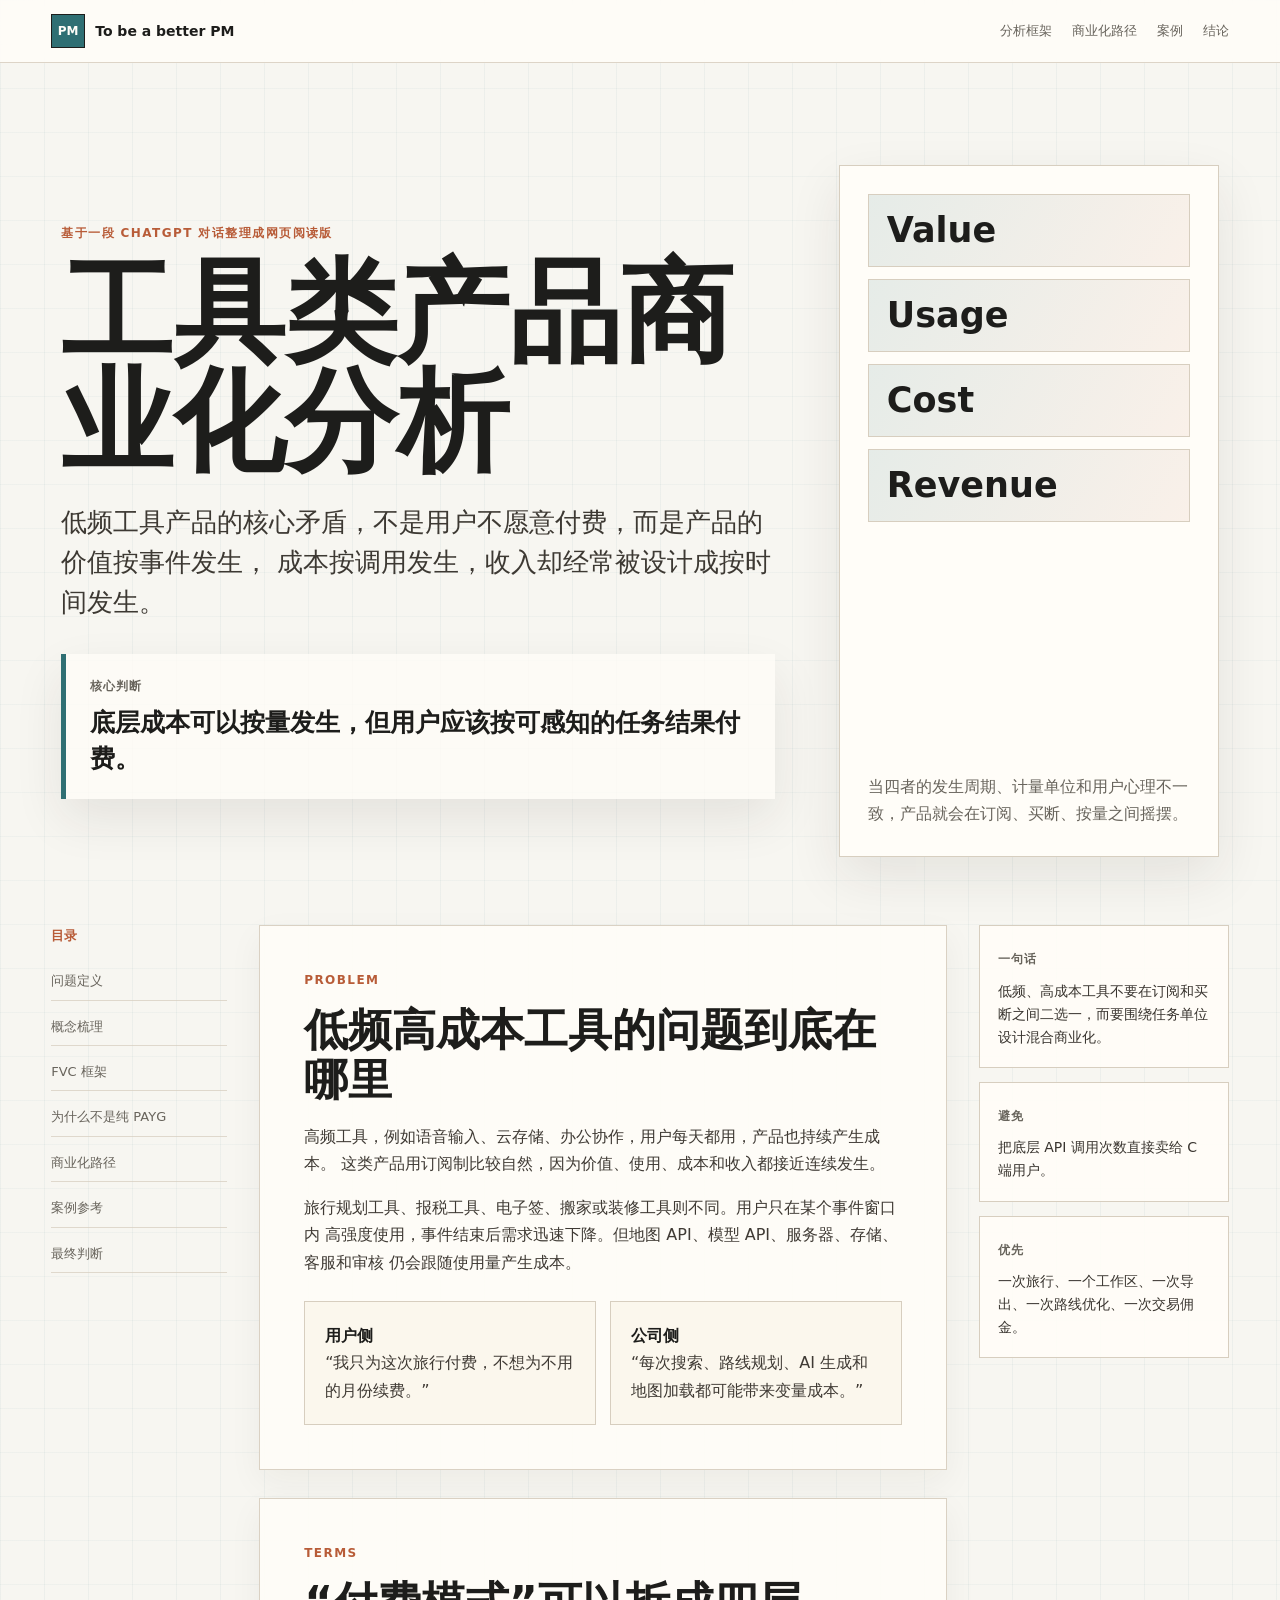
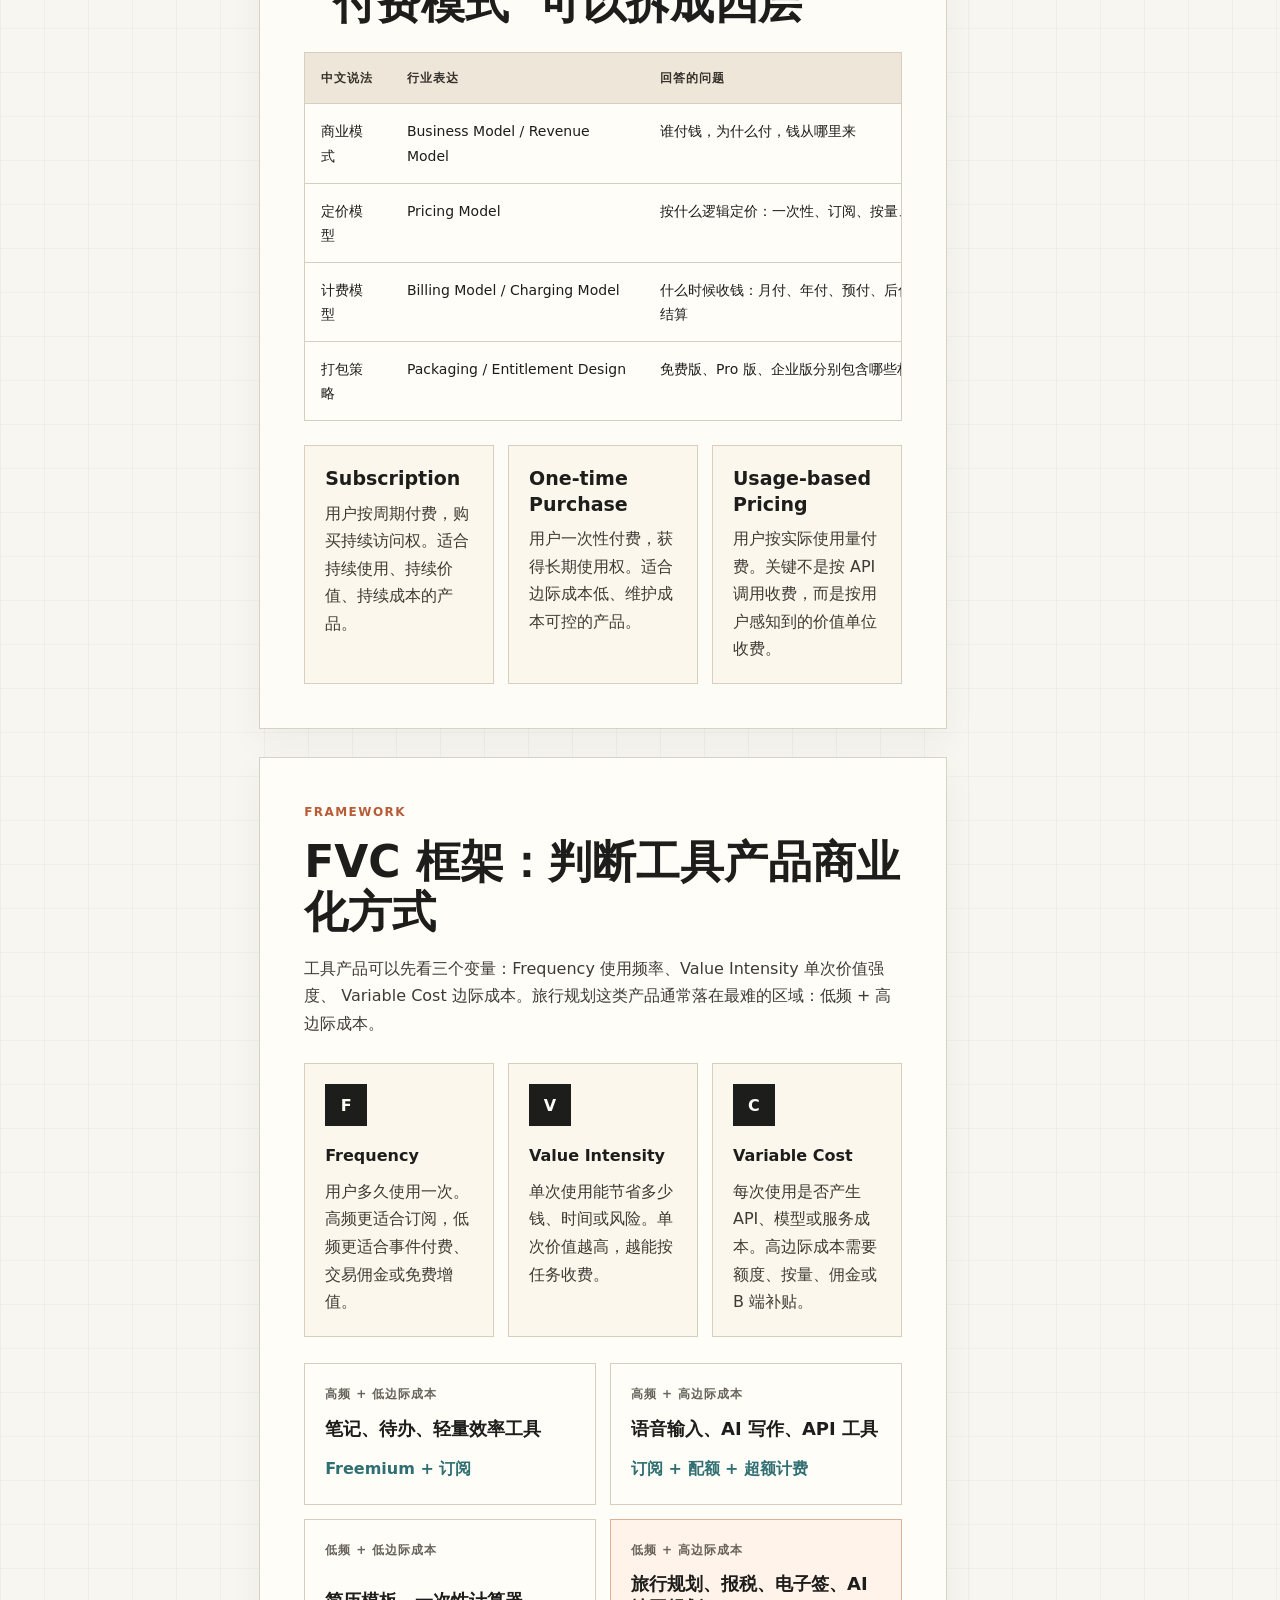
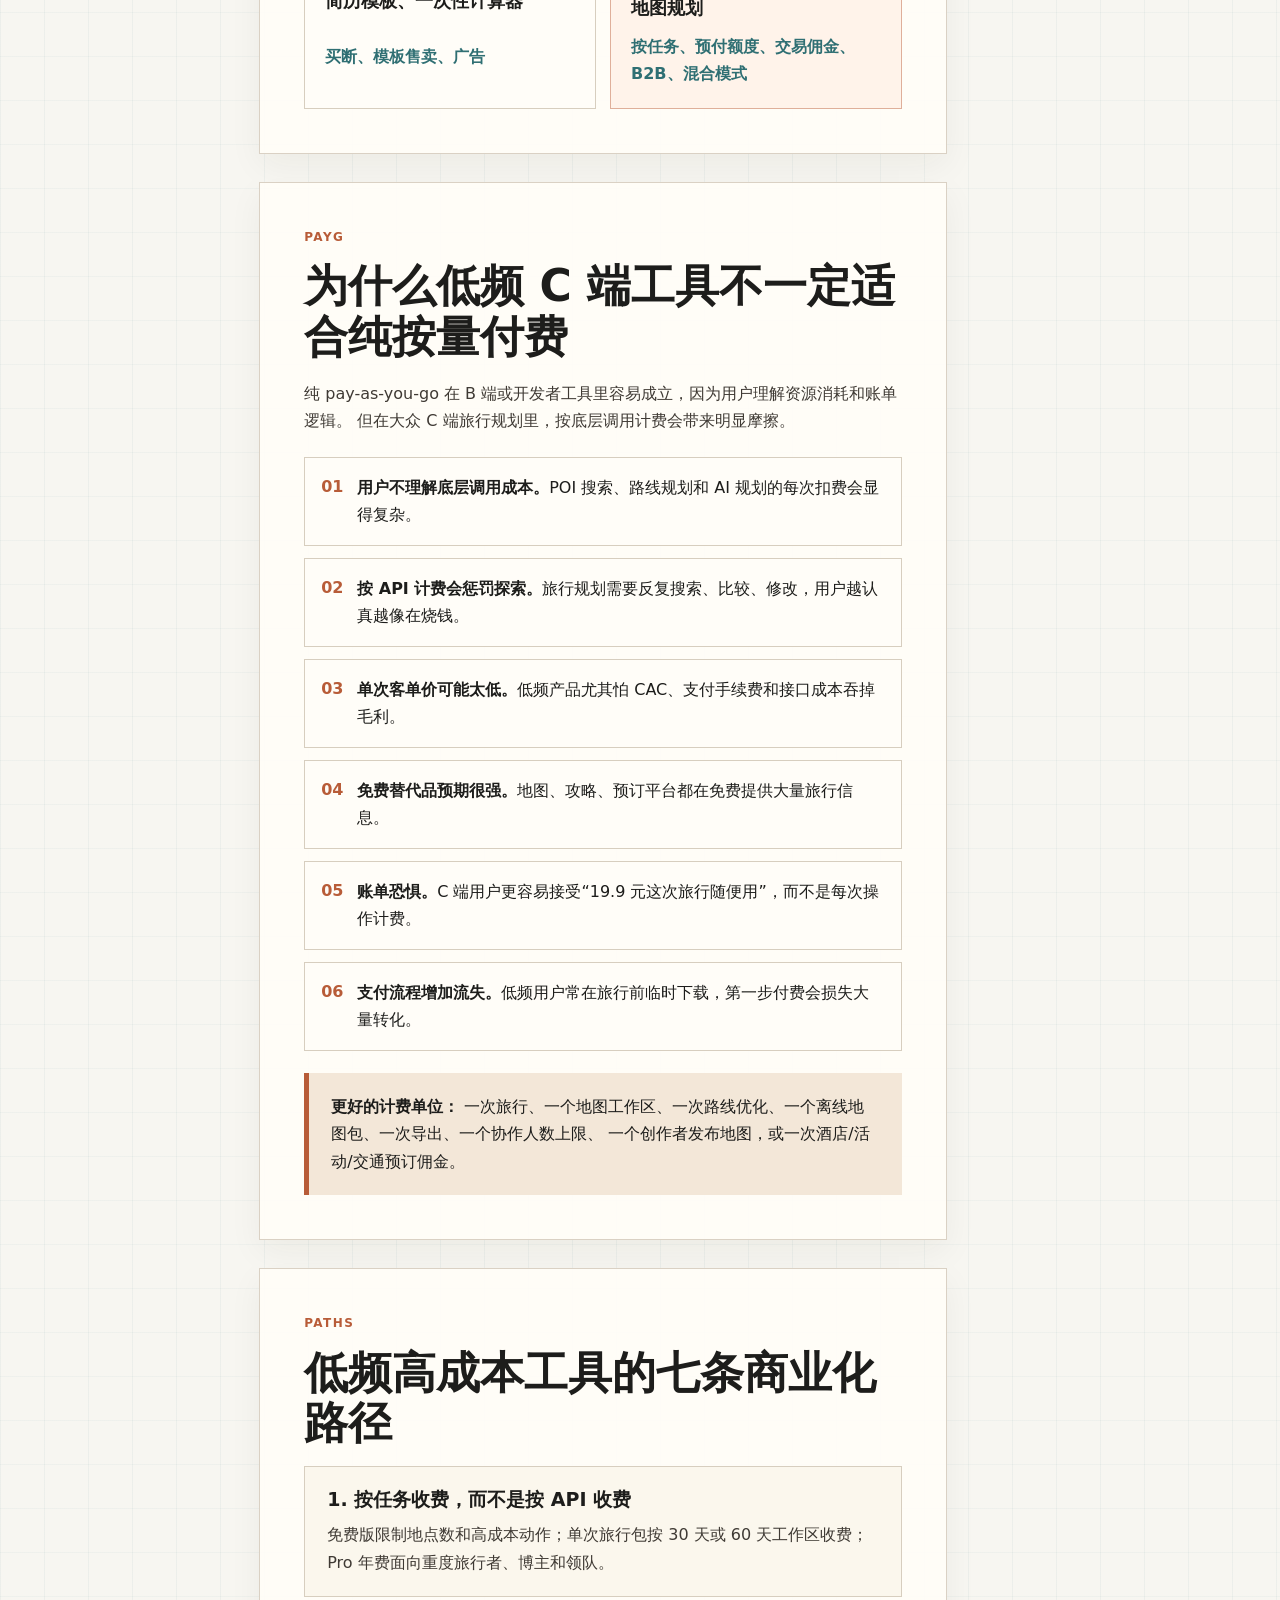
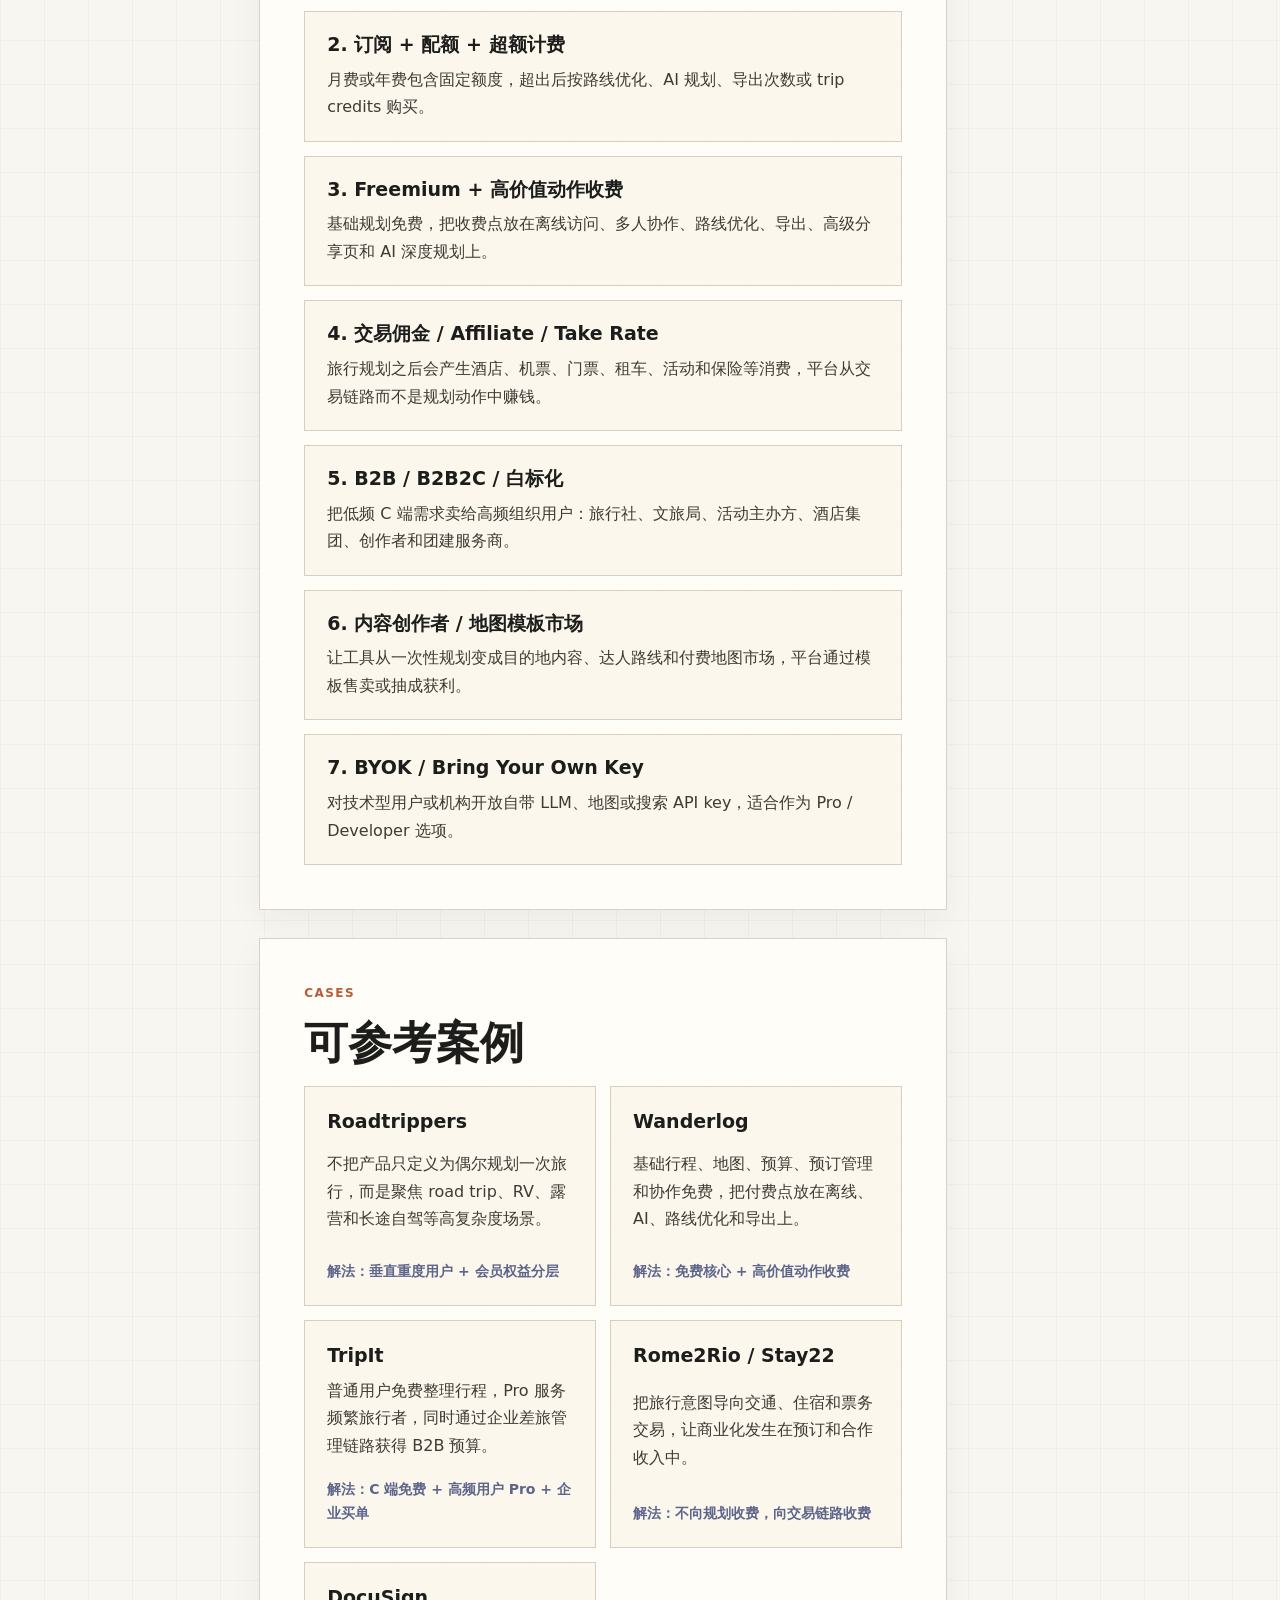
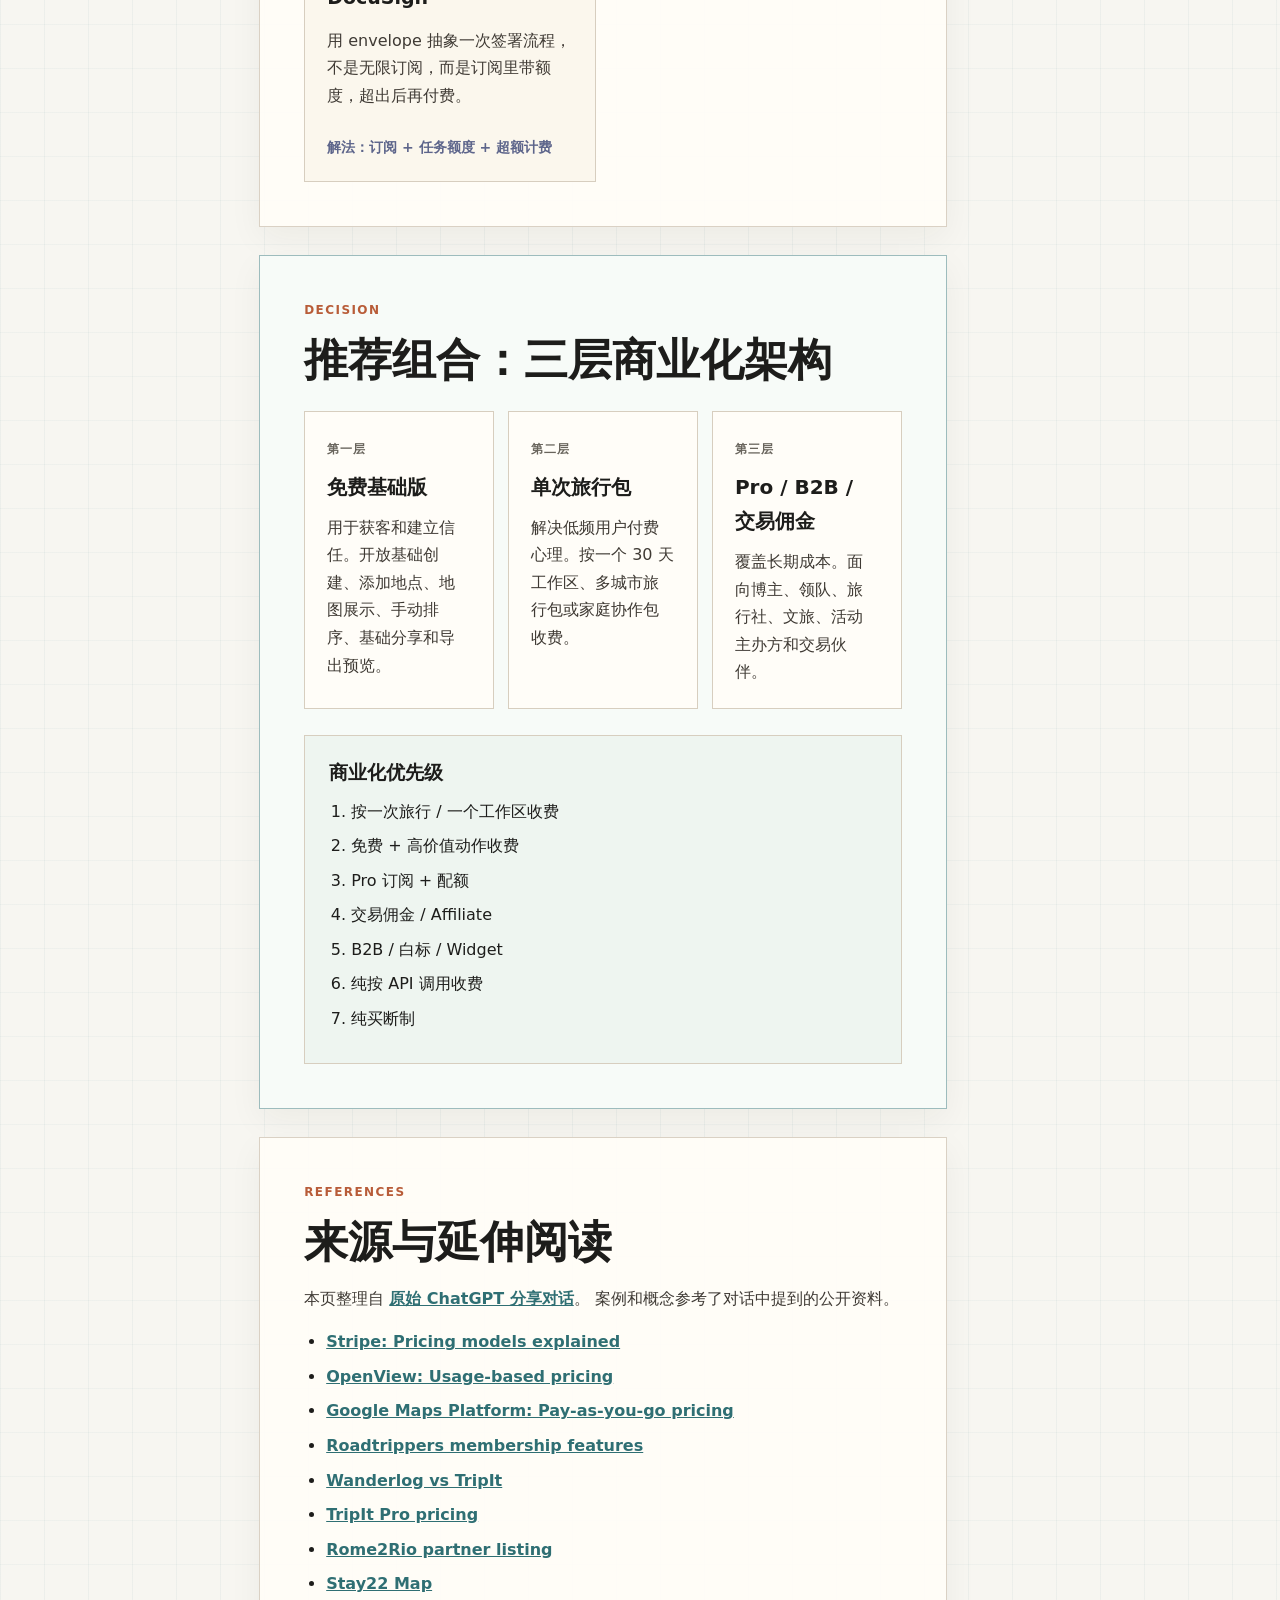
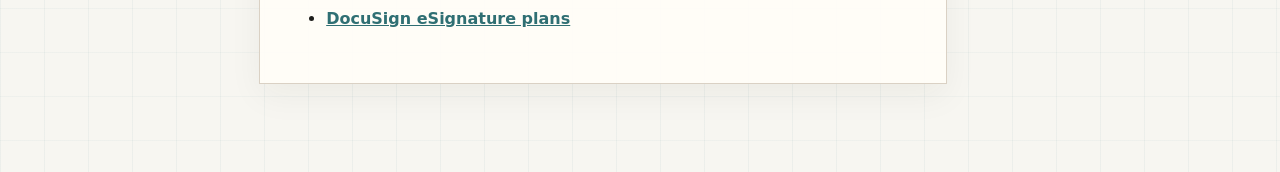
==== docs/index.html @ 1ea7a269 "Add product commercialization analysis page" ====
<!doctype html>
<html lang="zh-CN">
  <head>
    <meta charset="utf-8" />
    <meta name="viewport" content="width=device-width, initial-scale=1" />
    <title>工具类产品商业化分析 | To be a better PM</title>
    <meta
      name="description"
      content="从 Value / Usage / Cost / Revenue 错配出发，梳理低频高成本工具产品的商业化路径、定价模型和案例。"
    />
    <link rel="stylesheet" href="./styles.css" />
  </head>
  <body>
    <header class="site-header">
      <a class="brand" href="#top" aria-label="返回顶部">
        <span class="brand-mark">PM</span>
        <span>To be a better PM</span>
      </a>
      <nav class="top-nav" aria-label="页面导航">
        <a href="#framework">分析框架</a>
        <a href="#paths">商业化路径</a>
        <a href="#cases">案例</a>
        <a href="#decision">结论</a>
      </nav>
    </header>

    <main id="top">
      <section class="hero">
        <div class="hero-copy">
          <p class="source-note">基于一段 ChatGPT 对话整理成网页阅读版</p>
          <h1>工具类产品商业化分析</h1>
          <p class="hero-lead">
            低频工具产品的核心矛盾，不是用户不愿意付费，而是产品的价值按事件发生，
            成本按调用发生，收入却经常被设计成按时间发生。
          </p>
          <div class="thesis">
            <span>核心判断</span>
            <strong>底层成本可以按量发生，但用户应该按可感知的任务结果付费。</strong>
          </div>
        </div>

        <aside class="hero-panel" aria-label="核心错配">
          <div class="equation">
            <span>Value</span>
            <span>Usage</span>
            <span>Cost</span>
            <span>Revenue</span>
          </div>
          <p>
            当四者的发生周期、计量单位和用户心理不一致，产品就会在订阅、买断、按量之间摇摆。
          </p>
        </aside>
      </section>

      <div class="page-shell">
        <aside class="toc" aria-label="目录">
          <p>目录</p>
          <a href="#problem">问题定义</a>
          <a href="#terms">概念梳理</a>
          <a href="#framework">FVC 框架</a>
          <a href="#exping">为什么不是纯 PAYG</a>
          <a href="#paths">商业化路径</a>
          <a href="#cases">案例参考</a>
          <a href="#decision">最终判断</a>
        </aside>

        <article class="content">
          <section id="problem" class="section-block">
            <div class="section-kicker">Problem</div>
            <h2>低频高成本工具的问题到底在哪里</h2>
            <p>
              高频工具，例如语音输入、云存储、办公协作，用户每天都用，产品也持续产生成本。
              这类产品用订阅制比较自然，因为价值、使用、成本和收入都接近连续发生。
            </p>
            <p>
              旅行规划工具、报税工具、电子签、搬家或装修工具则不同。用户只在某个事件窗口内
              高强度使用，事件结束后需求迅速下降。但地图 API、模型 API、服务器、存储、客服和审核
              仍会跟随使用量产生成本。
            </p>
            <div class="insight-row">
              <div>
                <strong>用户侧</strong>
                <p>“我只为这次旅行付费，不想为不用的月份续费。”</p>
              </div>
              <div>
                <strong>公司侧</strong>
                <p>“每次搜索、路线规划、AI 生成和地图加载都可能带来变量成本。”</p>
              </div>
            </div>
          </section>

          <section id="terms" class="section-block">
            <div class="section-kicker">Terms</div>
            <h2>“付费模式”可以拆成四层</h2>
            <div class="table-wrap">
              <table>
                <thead>
                  <tr>
                    <th>中文说法</th>
                    <th>行业表达</th>
                    <th>回答的问题</th>
                  </tr>
                </thead>
                <tbody>
                  <tr>
                    <td>商业模式</td>
                    <td>Business Model / Revenue Model</td>
                    <td>谁付钱，为什么付，钱从哪里来</td>
                  </tr>
                  <tr>
                    <td>定价模型</td>
                    <td>Pricing Model</td>
                    <td>按什么逻辑定价：一次性、订阅、按量、分层</td>
                  </tr>
                  <tr>
                    <td>计费模型</td>
                    <td>Billing Model / Charging Model</td>
                    <td>什么时候收钱：月付、年付、预付、后付、按事件结算</td>
                  </tr>
                  <tr>
                    <td>打包策略</td>
                    <td>Packaging / Entitlement Design</td>
                    <td>免费版、Pro 版、企业版分别包含哪些权益</td>
                  </tr>
                </tbody>
              </table>
            </div>

            <div class="definition-grid">
              <div>
                <h3>Subscription</h3>
                <p>用户按周期付费，购买持续访问权。适合持续使用、持续价值、持续成本的产品。</p>
              </div>
              <div>
                <h3>One-time Purchase</h3>
                <p>用户一次性付费，获得长期使用权。适合边际成本低、维护成本可控的产品。</p>
              </div>
              <div>
                <h3>Usage-based Pricing</h3>
                <p>用户按实际使用量付费。关键不是按 API 调用收费，而是按用户感知到的价值单位收费。</p>
              </div>
            </div>
          </section>

          <section id="framework" class="section-block">
            <div class="section-kicker">Framework</div>
            <h2>FVC 框架：判断工具产品商业化方式</h2>
            <p>
              工具产品可以先看三个变量：Frequency 使用频率、Value Intensity 单次价值强度、
              Variable Cost 边际成本。旅行规划这类产品通常落在最难的区域：低频 + 高边际成本。
            </p>
            <div class="fvc-grid">
              <div>
                <span>F</span>
                <strong>Frequency</strong>
                <p>用户多久使用一次。高频更适合订阅，低频更适合事件付费、交易佣金或免费增值。</p>
              </div>
              <div>
                <span>V</span>
                <strong>Value Intensity</strong>
                <p>单次使用能节省多少钱、时间或风险。单次价值越高，越能按任务收费。</p>
              </div>
              <div>
                <span>C</span>
                <strong>Variable Cost</strong>
                <p>每次使用是否产生 API、模型或服务成本。高边际成本需要额度、按量、佣金或 B 端补贴。</p>
              </div>
            </div>

            <div class="matrix">
              <div class="matrix-cell">
                <small>高频 + 低边际成本</small>
                <strong>笔记、待办、轻量效率工具</strong>
                <span>Freemium + 订阅</span>
              </div>
              <div class="matrix-cell">
                <small>高频 + 高边际成本</small>
                <strong>语音输入、AI 写作、API 工具</strong>
                <span>订阅 + 配额 + 超额计费</span>
              </div>
              <div class="matrix-cell">
                <small>低频 + 低边际成本</small>
                <strong>简历模板、一次性计算器</strong>
                <span>买断、模板售卖、广告</span>
              </div>
              <div class="matrix-cell highlight">
                <small>低频 + 高边际成本</small>
                <strong>旅行规划、报税、电子签、AI 地图规划</strong>
                <span>按任务、预付额度、交易佣金、B2B、混合模式</span>
              </div>
            </div>
          </section>

          <section id="exping" class="section-block">
            <div class="section-kicker">PAYG</div>
            <h2>为什么低频 C 端工具不一定适合纯按量付费</h2>
            <p>
              纯 pay-as-you-go 在 B 端或开发者工具里容易成立，因为用户理解资源消耗和账单逻辑。
              但在大众 C 端旅行规划里，按底层调用计费会带来明显摩擦。
            </p>
            <ol class="reason-list">
              <li><strong>用户不理解底层调用成本。</strong>POI 搜索、路线规划和 AI 规划的每次扣费会显得复杂。</li>
              <li><strong>按 API 计费会惩罚探索。</strong>旅行规划需要反复搜索、比较、修改，用户越认真越像在烧钱。</li>
              <li><strong>单次客单价可能太低。</strong>低频产品尤其怕 CAC、支付手续费和接口成本吞掉毛利。</li>
              <li><strong>免费替代品预期很强。</strong>地图、攻略、预订平台都在免费提供大量旅行信息。</li>
              <li><strong>账单恐惧。</strong>C 端用户更容易接受“19.9 元这次旅行随便用”，而不是每次操作计费。</li>
              <li><strong>支付流程增加流失。</strong>低频用户常在旅行前临时下载，第一步付费会损失大量转化。</li>
            </ol>
            <div class="callout">
              <strong>更好的计费单位：</strong>
              一次旅行、一个地图工作区、一次路线优化、一个离线地图包、一次导出、一个协作人数上限、
              一个创作者发布地图，或一次酒店/活动/交通预订佣金。
            </div>
          </section>

          <section id="paths" class="section-block">
            <div class="section-kicker">Paths</div>
            <h2>低频高成本工具的七条商业化路径</h2>
            <div class="path-list">
              <section>
                <h3>1. 按任务收费，而不是按 API 收费</h3>
                <p>免费版限制地点数和高成本动作；单次旅行包按 30 天或 60 天工作区收费；Pro 年费面向重度旅行者、博主和领队。</p>
              </section>
              <section>
                <h3>2. 订阅 + 配额 + 超额计费</h3>
                <p>月费或年费包含固定额度，超出后按路线优化、AI 规划、导出次数或 trip credits 购买。</p>
              </section>
              <section>
                <h3>3. Freemium + 高价值动作收费</h3>
                <p>基础规划免费，把收费点放在离线访问、多人协作、路线优化、导出、高级分享页和 AI 深度规划上。</p>
              </section>
              <section>
                <h3>4. 交易佣金 / Affiliate / Take Rate</h3>
                <p>旅行规划之后会产生酒店、机票、门票、租车、活动和保险等消费，平台从交易链路而不是规划动作中赚钱。</p>
              </section>
              <section>
                <h3>5. B2B / B2B2C / 白标化</h3>
                <p>把低频 C 端需求卖给高频组织用户：旅行社、文旅局、活动主办方、酒店集团、创作者和团建服务商。</p>
              </section>
              <section>
                <h3>6. 内容创作者 / 地图模板市场</h3>
                <p>让工具从一次性规划变成目的地内容、达人路线和付费地图市场，平台通过模板售卖或抽成获利。</p>
              </section>
              <section>
                <h3>7. BYOK / Bring Your Own Key</h3>
                <p>对技术型用户或机构开放自带 LLM、地图或搜索 API key，适合作为 Pro / Developer 选项。</p>
              </section>
            </div>
          </section>

          <section id="cases" class="section-block">
            <div class="section-kicker">Cases</div>
            <h2>可参考案例</h2>
            <div class="case-grid">
              <article>
                <h3>Roadtrippers</h3>
                <p>不把产品只定义为偶尔规划一次旅行，而是聚焦 road trip、RV、露营和长途自驾等高复杂度场景。</p>
                <span>解法：垂直重度用户 + 会员权益分层</span>
              </article>
              <article>
                <h3>Wanderlog</h3>
                <p>基础行程、地图、预算、预订管理和协作免费，把付费点放在离线、AI、路线优化和导出上。</p>
                <span>解法：免费核心 + 高价值动作收费</span>
              </article>
              <article>
                <h3>TripIt</h3>
                <p>普通用户免费整理行程，Pro 服务频繁旅行者，同时通过企业差旅管理链路获得 B2B 预算。</p>
                <span>解法：C 端免费 + 高频用户 Pro + 企业买单</span>
              </article>
              <article>
                <h3>Rome2Rio / Stay22</h3>
                <p>把旅行意图导向交通、住宿和票务交易，让商业化发生在预订和合作收入中。</p>
                <span>解法：不向规划收费，向交易链路收费</span>
              </article>
              <article>
                <h3>DocuSign</h3>
                <p>用 envelope 抽象一次签署流程，不是无限订阅，而是订阅里带额度，超出后再付费。</p>
                <span>解法：订阅 + 任务额度 + 超额计费</span>
              </article>
            </div>
          </section>

          <section id="decision" class="section-block final-section">
            <div class="section-kicker">Decision</div>
            <h2>推荐组合：三层商业化架构</h2>
            <div class="stack">
              <div>
                <small>第一层</small>
                <strong>免费基础版</strong>
                <p>用于获客和建立信任。开放基础创建、添加地点、地图展示、手动排序、基础分享和导出预览。</p>
              </div>
              <div>
                <small>第二层</small>
                <strong>单次旅行包</strong>
                <p>解决低频用户付费心理。按一个 30 天工作区、多城市旅行包或家庭协作包收费。</p>
              </div>
              <div>
                <small>第三层</small>
                <strong>Pro / B2B / 交易佣金</strong>
                <p>覆盖长期成本。面向博主、领队、旅行社、文旅、活动主办方和交易伙伴。</p>
              </div>
            </div>

            <div class="priority-list">
              <h3>商业化优先级</h3>
              <ol>
                <li>按一次旅行 / 一个工作区收费</li>
                <li>免费 + 高价值动作收费</li>
                <li>Pro 订阅 + 配额</li>
                <li>交易佣金 / Affiliate</li>
                <li>B2B / 白标 / Widget</li>
                <li>纯按 API 调用收费</li>
                <li>纯买断制</li>
              </ol>
            </div>
          </section>

          <section class="sources section-block">
            <div class="section-kicker">References</div>
            <h2>来源与延伸阅读</h2>
            <p>
              本页整理自
              <a href="https://chatgpt.com/share/6a10bcf6-b47c-8329-897b-7671b35fd94d">原始 ChatGPT 分享对话</a>。
              案例和概念参考了对话中提到的公开资料。
            </p>
            <ul>
              <li><a href="https://stripe.com/resources/more/pricing-models-explained-types-of-pricing-models-and-when-to-use-them">Stripe: Pricing models explained</a></li>
              <li><a href="https://openviewpartners.com/usage-based-pricing/">OpenView: Usage-based pricing</a></li>
              <li><a href="https://developers.google.com/maps/billing-and-pricing/pay-as-you-go">Google Maps Platform: Pay-as-you-go pricing</a></li>
              <li><a href="https://support.roadtrippers.com/hc/en-us/articles/360000831566-What-features-are-included-with-Roadtrippers-memberships">Roadtrippers membership features</a></li>
              <li><a href="https://wanderlog.com/blog/2024/11/26/wanderlog-vs-tripit/">Wanderlog vs TripIt</a></li>
              <li><a href="https://www.tripit.com/web/pro/pricing">TripIt Pro pricing</a></li>
              <li><a href="https://www.rome2rio.com/get-listed/">Rome2Rio partner listing</a></li>
              <li><a href="https://www.stay22.com/map">Stay22 Map</a></li>
              <li><a href="https://ecom.docusign.com/plans-and-pricing/esignature">DocuSign eSignature plans</a></li>
            </ul>
          </section>
        </article>

        <aside class="notes" aria-label="重点笔记">
          <div class="note-card">
            <span>一句话</span>
            <p>低频、高成本工具不要在订阅和买断之间二选一，而要围绕任务单位设计混合商业化。</p>
          </div>
          <div class="note-card">
            <span>避免</span>
            <p>把底层 API 调用次数直接卖给 C 端用户。</p>
          </div>
          <div class="note-card">
            <span>优先</span>
            <p>一次旅行、一个工作区、一次导出、一次路线优化、一次交易佣金。</p>
          </div>
        </aside>
      </div>
    </main>
  </body>
</html>
---- docs/styles.css ----
:root {
  color-scheme: light;
  --bg: #f7f6f1;
  --paper: #fffdf8;
  --ink: #1d1d1b;
  --muted: #68645c;
  --soft: #e8e0d0;
  --line: #d7cebf;
  --accent: #2f6f73;
  --accent-2: #b85c38;
  --accent-3: #5d658b;
  --shadow: 0 20px 50px rgba(45, 38, 28, 0.09);
}

* {
  box-sizing: border-box;
}

html {
  scroll-behavior: smooth;
}

body {
  margin: 0;
  color: var(--ink);
  background:
    linear-gradient(90deg, rgba(47, 111, 115, 0.05) 1px, transparent 1px),
    linear-gradient(rgba(47, 111, 115, 0.04) 1px, transparent 1px),
    var(--bg);
  background-size: 44px 44px;
  font-family:
    ui-sans-serif,
    system-ui,
    -apple-system,
    BlinkMacSystemFont,
    "PingFang SC",
    "Microsoft YaHei",
    "Helvetica Neue",
    Arial,
    sans-serif;
  line-height: 1.72;
}

a {
  color: inherit;
}

.site-header {
  position: sticky;
  top: 0;
  z-index: 20;
  display: flex;
  align-items: center;
  justify-content: space-between;
  gap: 24px;
  padding: 14px clamp(20px, 4vw, 54px);
  border-bottom: 1px solid rgba(215, 206, 191, 0.85);
  background: rgba(255, 253, 248, 0.86);
  backdrop-filter: blur(18px);
}

.brand {
  display: inline-flex;
  align-items: center;
  gap: 10px;
  text-decoration: none;
  font-size: 14px;
  font-weight: 760;
  letter-spacing: 0;
}

.brand-mark {
  display: grid;
  width: 34px;
  height: 34px;
  place-items: center;
  border: 1px solid var(--ink);
  background: var(--accent);
  color: #fffdf8;
  font-size: 12px;
}

.top-nav {
  display: flex;
  align-items: center;
  gap: 20px;
  font-size: 13px;
  color: var(--muted);
}

.top-nav a {
  text-decoration: none;
}

.top-nav a:hover {
  color: var(--ink);
}

main {
  width: 100%;
}

.hero {
  display: grid;
  grid-template-columns: minmax(0, 1fr) minmax(280px, 380px);
  gap: clamp(28px, 5vw, 72px);
  max-width: 1260px;
  min-height: calc(100vh - 64px);
  margin: 0 auto;
  padding: clamp(56px, 8vw, 108px) clamp(20px, 4vw, 54px) 42px;
  align-items: center;
}

.source-note,
.section-kicker {
  margin: 0 0 14px;
  color: var(--accent-2);
  font-size: 12px;
  font-weight: 800;
  letter-spacing: 0.12em;
  text-transform: uppercase;
}

h1,
h2,
h3,
p {
  margin-top: 0;
}

h1 {
  max-width: 760px;
  margin-bottom: 26px;
  font-size: clamp(48px, 9vw, 112px);
  line-height: 0.98;
  letter-spacing: 0;
}

.hero-lead {
  max-width: 790px;
  margin-bottom: 32px;
  color: #3d3933;
  font-size: clamp(19px, 2vw, 27px);
  line-height: 1.55;
}

.thesis {
  display: grid;
  gap: 8px;
  max-width: 760px;
  padding: 22px 24px;
  border-left: 5px solid var(--accent);
  background: rgba(255, 253, 248, 0.78);
  box-shadow: var(--shadow);
}

.thesis span,
.note-card span,
.matrix-cell small,
.stack small {
  color: var(--muted);
  font-size: 12px;
  font-weight: 780;
  letter-spacing: 0.08em;
  text-transform: uppercase;
}

.thesis strong {
  font-size: clamp(18px, 2vw, 25px);
  line-height: 1.45;
}

.hero-panel {
  align-self: stretch;
  display: flex;
  min-height: 430px;
  flex-direction: column;
  justify-content: space-between;
  padding: 28px;
  border: 1px solid var(--line);
  background: var(--paper);
  box-shadow: var(--shadow);
}

.equation {
  display: grid;
  gap: 12px;
}

.equation span {
  display: block;
  padding: 18px;
  border: 1px solid var(--line);
  background: linear-gradient(120deg, rgba(47, 111, 115, 0.12), rgba(184, 92, 56, 0.08));
  font-size: clamp(22px, 3vw, 35px);
  font-weight: 820;
  line-height: 1;
}

.hero-panel p {
  margin: 26px 0 0;
  color: var(--muted);
  font-size: 16px;
}

.page-shell {
  display: grid;
  grid-template-columns: 176px minmax(0, 820px) 250px;
  gap: 32px;
  max-width: 1320px;
  margin: 0 auto;
  padding: 26px clamp(20px, 4vw, 54px) 88px;
  align-items: start;
}

.page-shell,
.content,
.section-block {
  min-width: 0;
}

.toc,
.notes {
  position: sticky;
  top: 86px;
}

.toc {
  display: grid;
  gap: 8px;
  font-size: 13px;
}

.toc p {
  margin-bottom: 8px;
  color: var(--accent-2);
  font-weight: 820;
}

.toc a {
  padding: 7px 0;
  border-bottom: 1px solid rgba(215, 206, 191, 0.75);
  color: var(--muted);
  text-decoration: none;
}

.toc a:hover {
  color: var(--ink);
}

.content {
  display: grid;
  gap: 28px;
}

.section-block {
  padding: clamp(26px, 4vw, 44px);
  border: 1px solid rgba(215, 206, 191, 0.92);
  background: rgba(255, 253, 248, 0.92);
  box-shadow: 0 12px 32px rgba(45, 38, 28, 0.05);
  scroll-margin-top: 90px;
}

.section-block h2 {
  margin-bottom: 18px;
  font-size: clamp(28px, 4vw, 44px);
  line-height: 1.14;
  letter-spacing: 0;
}

.section-block h3 {
  margin-bottom: 8px;
  font-size: 19px;
  line-height: 1.35;
}

.section-block p {
  color: #3f3a34;
}

.insight-row,
.definition-grid,
.fvc-grid,
.matrix,
.case-grid,
.stack {
  display: grid;
  gap: 14px;
}

.insight-row {
  grid-template-columns: repeat(2, minmax(0, 1fr));
  margin-top: 24px;
}

.insight-row div,
.definition-grid div,
.fvc-grid div,
.path-list section,
.case-grid article,
.stack div,
.priority-list,
.note-card {
  border: 1px solid var(--line);
  background: #fbf7ed;
}

.insight-row div {
  padding: 20px;
}

.insight-row p,
.definition-grid p,
.fvc-grid p,
.path-list p,
.case-grid p,
.stack p,
.note-card p {
  margin-bottom: 0;
}

.table-wrap {
  margin: 24px 0;
  overflow-x: auto;
  border: 1px solid var(--line);
}

table {
  width: 100%;
  min-width: 690px;
  border-collapse: collapse;
  background: #fffdf8;
  font-size: 14px;
}

th,
td {
  padding: 15px 16px;
  border-bottom: 1px solid var(--line);
  text-align: left;
  vertical-align: top;
}

th {
  background: #eee6d8;
  color: #34302b;
  font-size: 12px;
  letter-spacing: 0.08em;
  text-transform: uppercase;
}

tr:last-child td {
  border-bottom: 0;
}

.definition-grid {
  grid-template-columns: repeat(3, minmax(0, 1fr));
}

.definition-grid div,
.fvc-grid div {
  padding: 20px;
}

.fvc-grid {
  grid-template-columns: repeat(3, minmax(0, 1fr));
  margin: 26px 0;
}

.fvc-grid span {
  display: grid;
  width: 42px;
  height: 42px;
  margin-bottom: 16px;
  place-items: center;
  background: var(--ink);
  color: #fffdf8;
  font-weight: 850;
}

.fvc-grid strong {
  display: block;
  margin-bottom: 8px;
}

.matrix {
  grid-template-columns: repeat(2, minmax(0, 1fr));
}

.matrix-cell {
  display: grid;
  min-height: 142px;
  gap: 12px;
  padding: 20px;
  border: 1px solid var(--line);
  background: #fffdf8;
}

.matrix-cell strong {
  font-size: 18px;
  line-height: 1.35;
}

.matrix-cell span {
  color: var(--accent);
  font-weight: 780;
}

.matrix-cell.highlight {
  border-color: rgba(184, 92, 56, 0.45);
  background: #fff3ea;
}

.reason-list {
  display: grid;
  gap: 12px;
  margin: 22px 0;
  padding: 0;
  list-style: none;
  counter-reset: reasons;
}

.reason-list li {
  position: relative;
  padding: 16px 18px 16px 52px;
  border: 1px solid var(--line);
  background: #fffdf8;
  counter-increment: reasons;
}

.reason-list li::before {
  position: absolute;
  top: 15px;
  left: 16px;
  color: var(--accent-2);
  content: counter(reasons, decimal-leading-zero);
  font-weight: 850;
}

.callout {
  padding: 20px 22px;
  border-left: 5px solid var(--accent-2);
  background: #f3e7d8;
}

.path-list {
  display: grid;
  gap: 14px;
}

.path-list section {
  padding: 20px 22px;
}

.case-grid {
  grid-template-columns: repeat(2, minmax(0, 1fr));
}

.case-grid article {
  display: flex;
  min-height: 220px;
  flex-direction: column;
  justify-content: space-between;
  padding: 22px;
}

.case-grid article span {
  display: block;
  margin-top: 18px;
  color: var(--accent-3);
  font-size: 14px;
  font-weight: 790;
}

.final-section {
  border-color: rgba(47, 111, 115, 0.45);
  background: #f7fbf8;
}

.stack {
  grid-template-columns: repeat(3, minmax(0, 1fr));
  margin: 26px 0;
}

.stack div {
  padding: 22px;
  background: #fffdf8;
}

.stack strong {
  display: block;
  margin: 8px 0 10px;
  font-size: 20px;
}

.priority-list {
  padding: 24px;
  background: #eef5f0;
}

.priority-list ol,
.sources ul {
  margin: 12px 0 0;
  padding-left: 22px;
}

.priority-list li,
.sources li {
  margin: 7px 0;
}

.sources a {
  color: var(--accent);
  font-weight: 700;
}

.notes {
  display: grid;
  gap: 14px;
}

.note-card {
  padding: 18px;
  background: rgba(255, 253, 248, 0.9);
}

.note-card p {
  margin-top: 8px;
  color: #39342f;
  font-size: 14px;
  line-height: 1.65;
}

@media (max-width: 1080px) {
  .hero {
    grid-template-columns: 1fr;
    min-height: auto;
  }

  .hero-panel {
    min-height: auto;
  }

  .equation {
    grid-template-columns: repeat(4, minmax(0, 1fr));
  }

  .equation span {
    padding: 16px 12px;
    font-size: 21px;
  }

  .page-shell {
    grid-template-columns: minmax(0, 1fr);
  }

  .toc,
  .notes {
    position: static;
  }

  .toc {
    grid-template-columns: repeat(4, minmax(0, 1fr));
    padding: 18px;
    border: 1px solid var(--line);
    background: rgba(255, 253, 248, 0.92);
  }

  .toc p {
    grid-column: 1 / -1;
  }

  .notes {
    grid-template-columns: repeat(3, minmax(0, 1fr));
  }
}

@media (max-width: 760px) {
  .site-header {
    align-items: flex-start;
    flex-direction: column;
    gap: 10px;
  }

  .top-nav {
    width: 100%;
    justify-content: space-between;
    gap: 10px;
    overflow-x: auto;
  }

  .hero {
    padding-top: 42px;
  }

  h1 {
    font-size: clamp(42px, 16vw, 66px);
  }

  .hero-lead {
    font-size: 18px;
  }

  .equation,
  .insight-row,
  .definition-grid,
  .fvc-grid,
  .matrix,
  .case-grid,
  .stack,
  .notes {
    grid-template-columns: 1fr;
  }

  .toc {
    grid-template-columns: repeat(2, minmax(0, 1fr));
  }

  .section-block {
    padding: 24px 20px;
  }
}
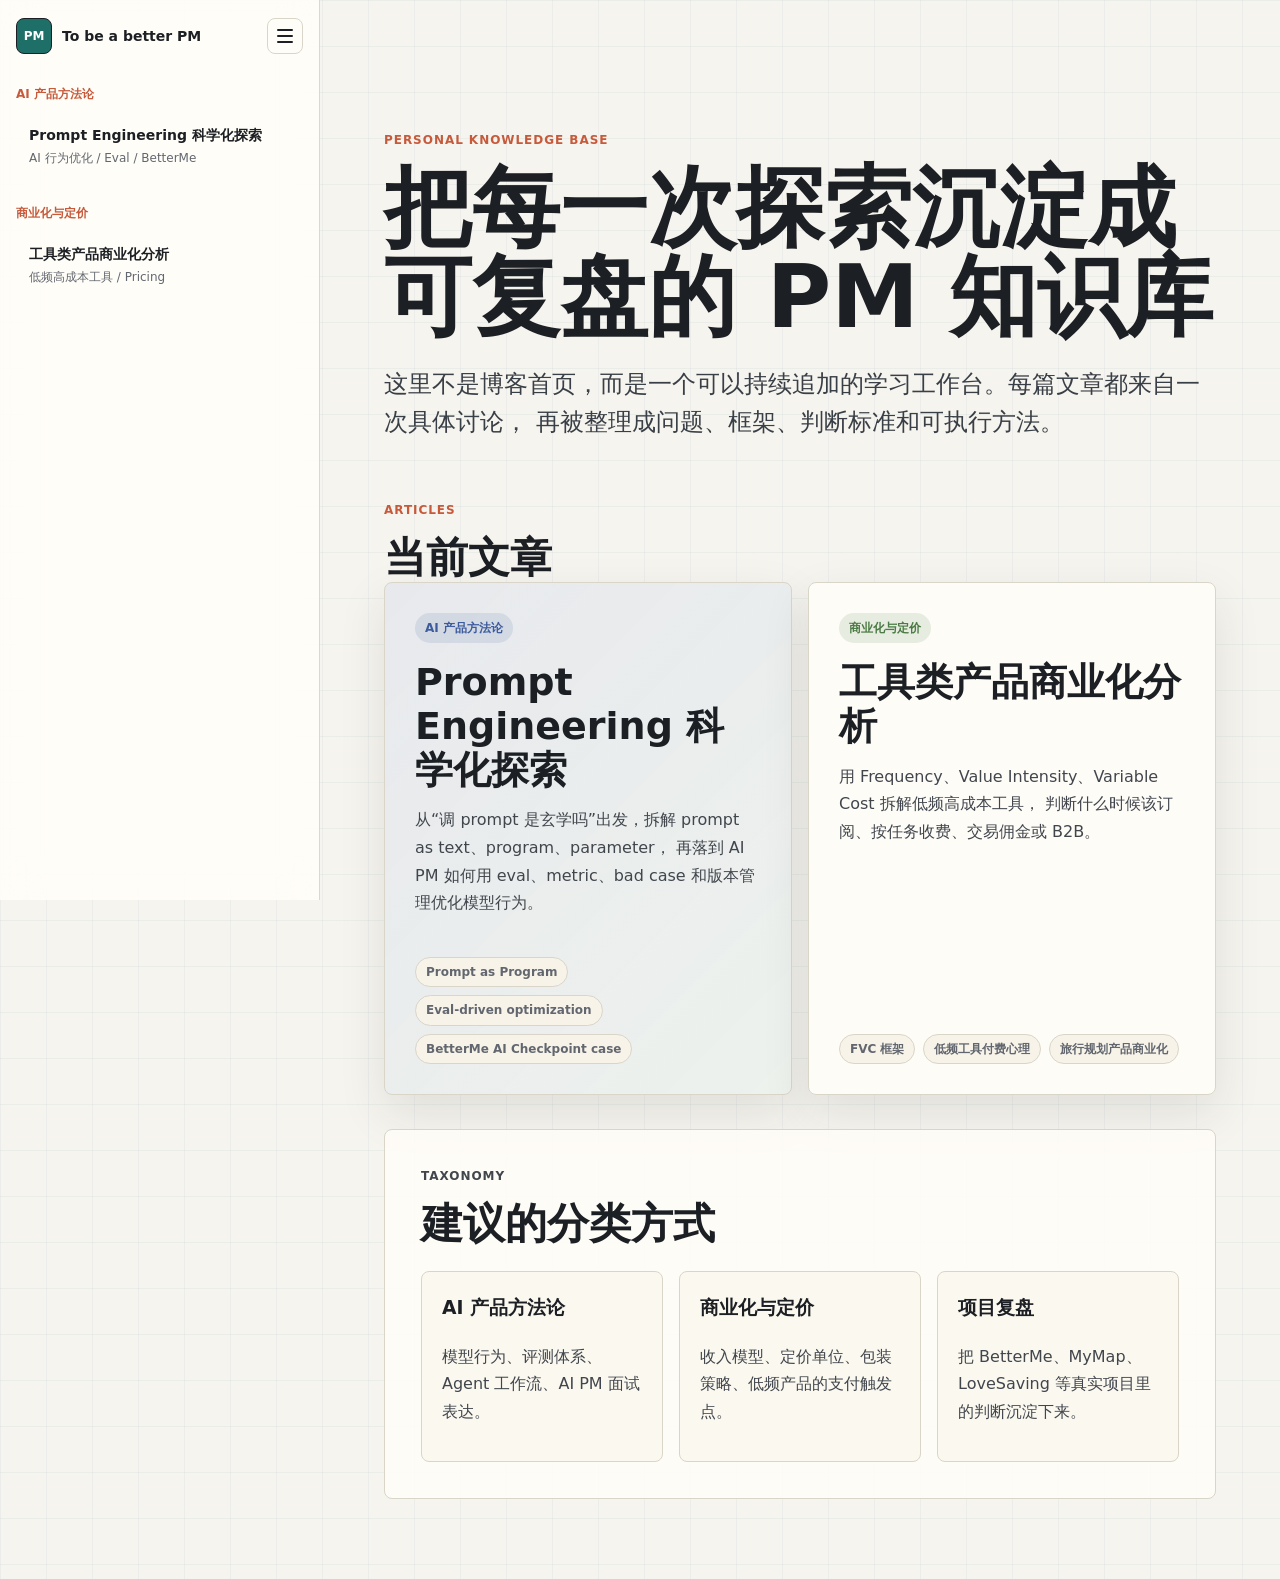
==== commit 6b400c57: "docs: add PM knowledge base pages" ====
--- a/docs/index.html
+++ b/docs/index.html
@@ -3,355 +3,119 @@
   <head>
     <meta charset="utf-8" />
     <meta name="viewport" content="width=device-width, initial-scale=1" />
-    <title>工具类产品商业化分析 | To be a better PM</title>
+    <title>To be a better PM | 学习知识库</title>
     <meta
       name="description"
-      content="从 Value / Usage / Cost / Revenue 错配出发，梳理低频高成本工具产品的商业化路径、定价模型和案例。"
+      content="把产品、AI、商业化和项目复盘整理成可回看的 PM 学习知识库。"
     />
     <link rel="stylesheet" href="./styles.css" />
   </head>
   <body>
-    <header class="site-header">
-      <a class="brand" href="#top" aria-label="返回顶部">
-        <span class="brand-mark">PM</span>
-        <span>To be a better PM</span>
-      </a>
-      <nav class="top-nav" aria-label="页面导航">
-        <a href="#framework">分析框架</a>
-        <a href="#paths">商业化路径</a>
-        <a href="#cases">案例</a>
-        <a href="#decision">结论</a>
-      </nav>
-    </header>
-
-    <main id="top">
-      <section class="hero">
-        <div class="hero-copy">
-          <p class="source-note">基于一段 ChatGPT 对话整理成网页阅读版</p>
-          <h1>工具类产品商业化分析</h1>
-          <p class="hero-lead">
-            低频工具产品的核心矛盾，不是用户不愿意付费，而是产品的价值按事件发生，
-            成本按调用发生，收入却经常被设计成按时间发生。
-          </p>
-          <div class="thesis">
-            <span>核心判断</span>
-            <strong>底层成本可以按量发生，但用户应该按可感知的任务结果付费。</strong>
-          </div>
+    <div class="knowledge-shell" data-page="home">
+      <aside class="library-sidebar" aria-label="知识库文章导航">
+        <div class="sidebar-head">
+          <a class="brand" href="./index.html" aria-label="返回知识库首页">
+            <span class="brand-mark">PM</span>
+            <span class="brand-text">To be a better PM</span>
+          </a>
+          <button class="sidebar-toggle" type="button" aria-label="折叠或展开文章列表" aria-expanded="true">
+            <span></span>
+          </button>
         </div>
 
-        <aside class="hero-panel" aria-label="核心错配">
-          <div class="equation">
-            <span>Value</span>
-            <span>Usage</span>
-            <span>Cost</span>
-            <span>Revenue</span>
-          </div>
-          <p>
-            当四者的发生周期、计量单位和用户心理不一致，产品就会在订阅、买断、按量之间摇摆。
-          </p>
-        </aside>
-      </section>
-
-      <div class="page-shell">
-        <aside class="toc" aria-label="目录">
-          <p>目录</p>
-          <a href="#problem">问题定义</a>
-          <a href="#terms">概念梳理</a>
-          <a href="#framework">FVC 框架</a>
-          <a href="#exping">为什么不是纯 PAYG</a>
-          <a href="#paths">商业化路径</a>
-          <a href="#cases">案例参考</a>
-          <a href="#decision">最终判断</a>
-        </aside>
-
-        <article class="content">
-          <section id="problem" class="section-block">
-            <div class="section-kicker">Problem</div>
-            <h2>低频高成本工具的问题到底在哪里</h2>
-            <p>
-              高频工具，例如语音输入、云存储、办公协作，用户每天都用，产品也持续产生成本。
-              这类产品用订阅制比较自然，因为价值、使用、成本和收入都接近连续发生。
-            </p>
-            <p>
-              旅行规划工具、报税工具、电子签、搬家或装修工具则不同。用户只在某个事件窗口内
-              高强度使用，事件结束后需求迅速下降。但地图 API、模型 API、服务器、存储、客服和审核
-              仍会跟随使用量产生成本。
-            </p>
-            <div class="insight-row">
-              <div>
-                <strong>用户侧</strong>
-                <p>“我只为这次旅行付费，不想为不用的月份续费。”</p>
-              </div>
-              <div>
-                <strong>公司侧</strong>
-                <p>“每次搜索、路线规划、AI 生成和地图加载都可能带来变量成本。”</p>
-              </div>
-            </div>
+        <nav class="article-nav">
+          <section>
+            <h2>AI 产品方法论</h2>
+            <a href="./articles/prompt-engineering-scientific-ai-pm.html">
+              <span>Prompt Engineering 科学化探索</span>
+              <small>AI 行为优化 / Eval / BetterMe</small>
+            </a>
           </section>
 
-          <section id="terms" class="section-block">
-            <div class="section-kicker">Terms</div>
-            <h2>“付费模式”可以拆成四层</h2>
-            <div class="table-wrap">
-              <table>
-                <thead>
-                  <tr>
-                    <th>中文说法</th>
-                    <th>行业表达</th>
-                    <th>回答的问题</th>
-                  </tr>
-                </thead>
-                <tbody>
-                  <tr>
-                    <td>商业模式</td>
-                    <td>Business Model / Revenue Model</td>
-                    <td>谁付钱，为什么付，钱从哪里来</td>
-                  </tr>
-                  <tr>
-                    <td>定价模型</td>
-                    <td>Pricing Model</td>
-                    <td>按什么逻辑定价：一次性、订阅、按量、分层</td>
-                  </tr>
-                  <tr>
-                    <td>计费模型</td>
-                    <td>Billing Model / Charging Model</td>
-                    <td>什么时候收钱：月付、年付、预付、后付、按事件结算</td>
-                  </tr>
-                  <tr>
-                    <td>打包策略</td>
-                    <td>Packaging / Entitlement Design</td>
-                    <td>免费版、Pro 版、企业版分别包含哪些权益</td>
-                  </tr>
-                </tbody>
-              </table>
-            </div>
+          <section>
+            <h2>商业化与定价</h2>
+            <a href="./articles/tool-product-monetization.html">
+              <span>工具类产品商业化分析</span>
+              <small>低频高成本工具 / Pricing</small>
+            </a>
+          </section>
+        </nav>
+      </aside>
 
-            <div class="definition-grid">
+      <main class="home-main">
+        <section class="home-hero">
+          <p class="eyebrow">Personal Knowledge Base</p>
+          <h1>把每一次探索沉淀成可复盘的 PM 知识库</h1>
+          <p>
+            这里不是博客首页，而是一个可以持续追加的学习工作台。每篇文章都来自一次具体讨论，
+            再被整理成问题、框架、判断标准和可执行方法。
+          </p>
+        </section>
+
+        <section class="library-overview" aria-label="文章列表">
+          <div class="section-title">
+            <p class="eyebrow">Articles</p>
+            <h2>当前文章</h2>
+          </div>
+
+          <div class="article-grid">
+            <a class="article-card featured" href="./articles/prompt-engineering-scientific-ai-pm.html">
               <div>
-                <h3>Subscription</h3>
-                <p>用户按周期付费，购买持续访问权。适合持续使用、持续价值、持续成本的产品。</p>
+                <span class="category-pill ai">AI 产品方法论</span>
+                <h3>Prompt Engineering 科学化探索</h3>
+                <p>
+                  从“调 prompt 是玄学吗”出发，拆解 prompt as text、program、parameter，
+                  再落到 AI PM 如何用 eval、metric、bad case 和版本管理优化模型行为。
+                </p>
               </div>
+              <ul>
+                <li>Prompt as Program</li>
+                <li>Eval-driven optimization</li>
+                <li>BetterMe AI Checkpoint case</li>
+              </ul>
+            </a>
+
+            <a class="article-card" href="./articles/tool-product-monetization.html">
               <div>
-                <h3>One-time Purchase</h3>
-                <p>用户一次性付费，获得长期使用权。适合边际成本低、维护成本可控的产品。</p>
+                <span class="category-pill strategy">商业化与定价</span>
+                <h3>工具类产品商业化分析</h3>
+                <p>
+                  用 Frequency、Value Intensity、Variable Cost 拆解低频高成本工具，
+                  判断什么时候该订阅、按任务收费、交易佣金或 B2B。
+                </p>
               </div>
-              <div>
-                <h3>Usage-based Pricing</h3>
-                <p>用户按实际使用量付费。关键不是按 API 调用收费，而是按用户感知到的价值单位收费。</p>
-              </div>
-            </div>
-          </section>
+              <ul>
+                <li>FVC 框架</li>
+                <li>低频工具付费心理</li>
+                <li>旅行规划产品商业化</li>
+              </ul>
+            </a>
+          </div>
+        </section>
 
-          <section id="framework" class="section-block">
-            <div class="section-kicker">Framework</div>
-            <h2>FVC 框架：判断工具产品商业化方式</h2>
-            <p>
-              工具产品可以先看三个变量：Frequency 使用频率、Value Intensity 单次价值强度、
-              Variable Cost 边际成本。旅行规划这类产品通常落在最难的区域：低频 + 高边际成本。
-            </p>
-            <div class="fvc-grid">
-              <div>
-                <span>F</span>
-                <strong>Frequency</strong>
-                <p>用户多久使用一次。高频更适合订阅，低频更适合事件付费、交易佣金或免费增值。</p>
-              </div>
-              <div>
-                <span>V</span>
-                <strong>Value Intensity</strong>
-                <p>单次使用能节省多少钱、时间或风险。单次价值越高，越能按任务收费。</p>
-              </div>
-              <div>
-                <span>C</span>
-                <strong>Variable Cost</strong>
-                <p>每次使用是否产生 API、模型或服务成本。高边际成本需要额度、按量、佣金或 B 端补贴。</p>
-              </div>
-            </div>
+        <section class="taxonomy-panel">
+          <div>
+            <p class="eyebrow">Taxonomy</p>
+            <h2>建议的分类方式</h2>
+          </div>
+          <div class="taxonomy-grid">
+            <article>
+              <h3>AI 产品方法论</h3>
+              <p>模型行为、评测体系、Agent 工作流、AI PM 面试表达。</p>
+            </article>
+            <article>
+              <h3>商业化与定价</h3>
+              <p>收入模型、定价单位、包装策略、低频产品的支付触发点。</p>
+            </article>
+            <article>
+              <h3>项目复盘</h3>
+              <p>把 BetterMe、MyMap、LoveSaving 等真实项目里的判断沉淀下来。</p>
+            </article>
+          </div>
+        </section>
+      </main>
+    </div>
 
-            <div class="matrix">
-              <div class="matrix-cell">
-                <small>高频 + 低边际成本</small>
-                <strong>笔记、待办、轻量效率工具</strong>
-                <span>Freemium + 订阅</span>
-              </div>
-              <div class="matrix-cell">
-                <small>高频 + 高边际成本</small>
-                <strong>语音输入、AI 写作、API 工具</strong>
-                <span>订阅 + 配额 + 超额计费</span>
-              </div>
-              <div class="matrix-cell">
-                <small>低频 + 低边际成本</small>
-                <strong>简历模板、一次性计算器</strong>
-                <span>买断、模板售卖、广告</span>
-              </div>
-              <div class="matrix-cell highlight">
-                <small>低频 + 高边际成本</small>
-                <strong>旅行规划、报税、电子签、AI 地图规划</strong>
-                <span>按任务、预付额度、交易佣金、B2B、混合模式</span>
-              </div>
-            </div>
-          </section>
-
-          <section id="exping" class="section-block">
-            <div class="section-kicker">PAYG</div>
-            <h2>为什么低频 C 端工具不一定适合纯按量付费</h2>
-            <p>
-              纯 pay-as-you-go 在 B 端或开发者工具里容易成立，因为用户理解资源消耗和账单逻辑。
-              但在大众 C 端旅行规划里，按底层调用计费会带来明显摩擦。
-            </p>
-            <ol class="reason-list">
-              <li><strong>用户不理解底层调用成本。</strong>POI 搜索、路线规划和 AI 规划的每次扣费会显得复杂。</li>
-              <li><strong>按 API 计费会惩罚探索。</strong>旅行规划需要反复搜索、比较、修改，用户越认真越像在烧钱。</li>
-              <li><strong>单次客单价可能太低。</strong>低频产品尤其怕 CAC、支付手续费和接口成本吞掉毛利。</li>
-              <li><strong>免费替代品预期很强。</strong>地图、攻略、预订平台都在免费提供大量旅行信息。</li>
-              <li><strong>账单恐惧。</strong>C 端用户更容易接受“19.9 元这次旅行随便用”，而不是每次操作计费。</li>
-              <li><strong>支付流程增加流失。</strong>低频用户常在旅行前临时下载，第一步付费会损失大量转化。</li>
-            </ol>
-            <div class="callout">
-              <strong>更好的计费单位：</strong>
-              一次旅行、一个地图工作区、一次路线优化、一个离线地图包、一次导出、一个协作人数上限、
-              一个创作者发布地图，或一次酒店/活动/交通预订佣金。
-            </div>
-          </section>
-
-          <section id="paths" class="section-block">
-            <div class="section-kicker">Paths</div>
-            <h2>低频高成本工具的七条商业化路径</h2>
-            <div class="path-list">
-              <section>
-                <h3>1. 按任务收费，而不是按 API 收费</h3>
-                <p>免费版限制地点数和高成本动作；单次旅行包按 30 天或 60 天工作区收费；Pro 年费面向重度旅行者、博主和领队。</p>
-              </section>
-              <section>
-                <h3>2. 订阅 + 配额 + 超额计费</h3>
-                <p>月费或年费包含固定额度，超出后按路线优化、AI 规划、导出次数或 trip credits 购买。</p>
-              </section>
-              <section>
-                <h3>3. Freemium + 高价值动作收费</h3>
-                <p>基础规划免费，把收费点放在离线访问、多人协作、路线优化、导出、高级分享页和 AI 深度规划上。</p>
-              </section>
-              <section>
-                <h3>4. 交易佣金 / Affiliate / Take Rate</h3>
-                <p>旅行规划之后会产生酒店、机票、门票、租车、活动和保险等消费，平台从交易链路而不是规划动作中赚钱。</p>
-              </section>
-              <section>
-                <h3>5. B2B / B2B2C / 白标化</h3>
-                <p>把低频 C 端需求卖给高频组织用户：旅行社、文旅局、活动主办方、酒店集团、创作者和团建服务商。</p>
-              </section>
-              <section>
-                <h3>6. 内容创作者 / 地图模板市场</h3>
-                <p>让工具从一次性规划变成目的地内容、达人路线和付费地图市场，平台通过模板售卖或抽成获利。</p>
-              </section>
-              <section>
-                <h3>7. BYOK / Bring Your Own Key</h3>
-                <p>对技术型用户或机构开放自带 LLM、地图或搜索 API key，适合作为 Pro / Developer 选项。</p>
-              </section>
-            </div>
-          </section>
-
-          <section id="cases" class="section-block">
-            <div class="section-kicker">Cases</div>
-            <h2>可参考案例</h2>
-            <div class="case-grid">
-              <article>
-                <h3>Roadtrippers</h3>
-                <p>不把产品只定义为偶尔规划一次旅行，而是聚焦 road trip、RV、露营和长途自驾等高复杂度场景。</p>
-                <span>解法：垂直重度用户 + 会员权益分层</span>
-              </article>
-              <article>
-                <h3>Wanderlog</h3>
-                <p>基础行程、地图、预算、预订管理和协作免费，把付费点放在离线、AI、路线优化和导出上。</p>
-                <span>解法：免费核心 + 高价值动作收费</span>
-              </article>
-              <article>
-                <h3>TripIt</h3>
-                <p>普通用户免费整理行程，Pro 服务频繁旅行者，同时通过企业差旅管理链路获得 B2B 预算。</p>
-                <span>解法：C 端免费 + 高频用户 Pro + 企业买单</span>
-              </article>
-              <article>
-                <h3>Rome2Rio / Stay22</h3>
-                <p>把旅行意图导向交通、住宿和票务交易，让商业化发生在预订和合作收入中。</p>
-                <span>解法：不向规划收费，向交易链路收费</span>
-              </article>
-              <article>
-                <h3>DocuSign</h3>
-                <p>用 envelope 抽象一次签署流程，不是无限订阅，而是订阅里带额度，超出后再付费。</p>
-                <span>解法：订阅 + 任务额度 + 超额计费</span>
-              </article>
-            </div>
-          </section>
-
-          <section id="decision" class="section-block final-section">
-            <div class="section-kicker">Decision</div>
-            <h2>推荐组合：三层商业化架构</h2>
-            <div class="stack">
-              <div>
-                <small>第一层</small>
-                <strong>免费基础版</strong>
-                <p>用于获客和建立信任。开放基础创建、添加地点、地图展示、手动排序、基础分享和导出预览。</p>
-              </div>
-              <div>
-                <small>第二层</small>
-                <strong>单次旅行包</strong>
-                <p>解决低频用户付费心理。按一个 30 天工作区、多城市旅行包或家庭协作包收费。</p>
-              </div>
-              <div>
-                <small>第三层</small>
-                <strong>Pro / B2B / 交易佣金</strong>
-                <p>覆盖长期成本。面向博主、领队、旅行社、文旅、活动主办方和交易伙伴。</p>
-              </div>
-            </div>
-
-            <div class="priority-list">
-              <h3>商业化优先级</h3>
-              <ol>
-                <li>按一次旅行 / 一个工作区收费</li>
-                <li>免费 + 高价值动作收费</li>
-                <li>Pro 订阅 + 配额</li>
-                <li>交易佣金 / Affiliate</li>
-                <li>B2B / 白标 / Widget</li>
-                <li>纯按 API 调用收费</li>
-                <li>纯买断制</li>
-              </ol>
-            </div>
-          </section>
-
-          <section class="sources section-block">
-            <div class="section-kicker">References</div>
-            <h2>来源与延伸阅读</h2>
-            <p>
-              本页整理自
-              <a href="https://chatgpt.com/share/6a10bcf6-b47c-8329-897b-7671b35fd94d">原始 ChatGPT 分享对话</a>。
-              案例和概念参考了对话中提到的公开资料。
-            </p>
-            <ul>
-              <li><a href="https://stripe.com/resources/more/pricing-models-explained-types-of-pricing-models-and-when-to-use-them">Stripe: Pricing models explained</a></li>
-              <li><a href="https://openviewpartners.com/usage-based-pricing/">OpenView: Usage-based pricing</a></li>
-              <li><a href="https://developers.google.com/maps/billing-and-pricing/pay-as-you-go">Google Maps Platform: Pay-as-you-go pricing</a></li>
-              <li><a href="https://support.roadtrippers.com/hc/en-us/articles/360000831566-What-features-are-included-with-Roadtrippers-memberships">Roadtrippers membership features</a></li>
-              <li><a href="https://wanderlog.com/blog/2024/11/26/wanderlog-vs-tripit/">Wanderlog vs TripIt</a></li>
-              <li><a href="https://www.tripit.com/web/pro/pricing">TripIt Pro pricing</a></li>
-              <li><a href="https://www.rome2rio.com/get-listed/">Rome2Rio partner listing</a></li>
-              <li><a href="https://www.stay22.com/map">Stay22 Map</a></li>
-              <li><a href="https://ecom.docusign.com/plans-and-pricing/esignature">DocuSign eSignature plans</a></li>
-            </ul>
-          </section>
-        </article>
-
-        <aside class="notes" aria-label="重点笔记">
-          <div class="note-card">
-            <span>一句话</span>
-            <p>低频、高成本工具不要在订阅和买断之间二选一，而要围绕任务单位设计混合商业化。</p>
-          </div>
-          <div class="note-card">
-            <span>避免</span>
-            <p>把底层 API 调用次数直接卖给 C 端用户。</p>
-          </div>
-          <div class="note-card">
-            <span>优先</span>
-            <p>一次旅行、一个工作区、一次导出、一次路线优化、一次交易佣金。</p>
-          </div>
-        </aside>
-      </div>
-    </main>
+    <script src="./site.js"></script>
   </body>
 </html>
--- a/docs/styles.css
+++ b/docs/styles.css
@@ -1,15 +1,19 @@
 :root {
   color-scheme: light;
-  --bg: #f7f6f1;
-  --paper: #fffdf8;
-  --ink: #1d1d1b;
-  --muted: #68645c;
-  --soft: #e8e0d0;
-  --line: #d7cebf;
-  --accent: #2f6f73;
-  --accent-2: #b85c38;
-  --accent-3: #5d658b;
-  --shadow: 0 20px 50px rgba(45, 38, 28, 0.09);
+  --bg: #f6f4ee;
+  --surface: #fffdf8;
+  --surface-2: #f0eee6;
+  --ink: #1c1f23;
+  --muted: #62676f;
+  --line: #d9d5c9;
+  --teal: #1e6f68;
+  --coral: #c65a3b;
+  --blue: #3d5b9d;
+  --green: #4c7b45;
+  --gold: #b8892b;
+  --shadow: 0 18px 48px rgba(31, 35, 38, 0.1);
+  --sidebar-width: 320px;
+  --sidebar-collapsed: 74px;
 }
 
 * {
@@ -24,10 +28,10 @@
   margin: 0;
   color: var(--ink);
   background:
-    linear-gradient(90deg, rgba(47, 111, 115, 0.05) 1px, transparent 1px),
-    linear-gradient(rgba(47, 111, 115, 0.04) 1px, transparent 1px),
+    linear-gradient(90deg, rgba(61, 91, 157, 0.05) 1px, transparent 1px),
+    linear-gradient(rgba(30, 111, 104, 0.05) 1px, transparent 1px),
     var(--bg);
-  background-size: 44px 44px;
+  background-size: 46px 46px;
   font-family:
     ui-sans-serif,
     system-ui,
@@ -45,79 +49,190 @@
   color: inherit;
 }
 
-.site-header {
+button {
+  font: inherit;
+}
+
+.knowledge-shell {
+  display: grid;
+  grid-template-columns: var(--sidebar-width) minmax(0, 1fr);
+  min-height: 100vh;
+  transition: grid-template-columns 180ms ease;
+}
+
+body.nav-collapsed .knowledge-shell {
+  grid-template-columns: var(--sidebar-collapsed) minmax(0, 1fr);
+}
+
+.library-sidebar {
   position: sticky;
   top: 0;
-  z-index: 20;
+  z-index: 10;
+  display: flex;
+  height: 100vh;
+  flex-direction: column;
+  gap: 22px;
+  border-right: 1px solid rgba(217, 213, 201, 0.92);
+  background: rgba(255, 253, 248, 0.92);
+  backdrop-filter: blur(18px);
+  overflow: hidden;
+}
+
+.sidebar-head {
   display: flex;
   align-items: center;
   justify-content: space-between;
-  gap: 24px;
-  padding: 14px clamp(20px, 4vw, 54px);
-  border-bottom: 1px solid rgba(215, 206, 191, 0.85);
-  background: rgba(255, 253, 248, 0.86);
-  backdrop-filter: blur(18px);
+  gap: 12px;
+  padding: 18px 16px 8px;
 }
 
 .brand {
   display: inline-flex;
+  min-width: 0;
   align-items: center;
   gap: 10px;
   text-decoration: none;
   font-size: 14px;
-  font-weight: 760;
-  letter-spacing: 0;
+  font-weight: 780;
 }
 
 .brand-mark {
   display: grid;
-  width: 34px;
-  height: 34px;
+  width: 36px;
+  height: 36px;
+  flex: 0 0 auto;
   place-items: center;
   border: 1px solid var(--ink);
-  background: var(--accent);
-  color: #fffdf8;
+  border-radius: 8px;
+  background: var(--teal);
+  color: #fff;
   font-size: 12px;
 }
 
-.top-nav {
-  display: flex;
-  align-items: center;
-  gap: 20px;
-  font-size: 13px;
+.brand-text {
+  overflow: hidden;
+  text-overflow: ellipsis;
+  white-space: nowrap;
+}
+
+.sidebar-toggle {
+  position: relative;
+  display: grid;
+  width: 36px;
+  height: 36px;
+  flex: 0 0 auto;
+  place-items: center;
+  border: 1px solid var(--line);
+  border-radius: 8px;
+  background: var(--surface);
+  cursor: pointer;
+}
+
+.sidebar-toggle span,
+.sidebar-toggle::before,
+.sidebar-toggle::after {
+  display: block;
+  width: 16px;
+  height: 2px;
+  border-radius: 999px;
+  background: var(--ink);
+  content: "";
+}
+
+.sidebar-toggle::before,
+.sidebar-toggle::after {
+  position: absolute;
+}
+
+.sidebar-toggle::before {
+  transform: translateY(-6px);
+}
+
+.sidebar-toggle::after {
+  transform: translateY(6px);
+}
+
+.article-nav {
+  display: grid;
+  gap: 22px;
+  min-width: var(--sidebar-width);
+  padding: 0 16px 26px;
+  overflow-y: auto;
+}
+
+.article-nav section {
+  display: grid;
+  gap: 8px;
+}
+
+.article-nav h2 {
+  margin: 0;
+  color: var(--coral);
+  font-size: 12px;
+  font-weight: 820;
+  text-transform: uppercase;
+}
+
+.article-nav a {
+  display: grid;
+  gap: 3px;
+  padding: 12px;
+  border: 1px solid transparent;
+  border-radius: 8px;
+  text-decoration: none;
+}
+
+.article-nav a:hover,
+.article-nav a.active {
+  border-color: var(--line);
+  background: #f5f1e7;
+}
+
+.article-nav span {
+  font-size: 14px;
+  font-weight: 760;
+  line-height: 1.35;
+}
+
+.article-nav small {
   color: var(--muted);
-}
-
-.top-nav a {
-  text-decoration: none;
-}
-
-.top-nav a:hover {
-  color: var(--ink);
-}
-
-main {
-  width: 100%;
-}
-
-.hero {
-  display: grid;
-  grid-template-columns: minmax(0, 1fr) minmax(280px, 380px);
-  gap: clamp(28px, 5vw, 72px);
-  max-width: 1260px;
-  min-height: calc(100vh - 64px);
+  font-size: 12px;
+}
+
+body.nav-collapsed .brand-text,
+body.nav-collapsed .article-nav {
+  opacity: 0;
+  pointer-events: none;
+}
+
+body.nav-collapsed .sidebar-head {
+  flex-direction: column;
+}
+
+.home-main,
+.article-main {
+  min-width: 0;
+}
+
+.home-main {
+  display: grid;
+  gap: 34px;
+  width: min(1180px, 100%);
   margin: 0 auto;
-  padding: clamp(56px, 8vw, 108px) clamp(20px, 4vw, 54px) 42px;
-  align-items: center;
-}
-
-.source-note,
-.section-kicker {
-  margin: 0 0 14px;
-  color: var(--accent-2);
+  padding: clamp(32px, 6vw, 76px) clamp(20px, 5vw, 64px) 80px;
+}
+
+.home-hero {
+  max-width: 880px;
+  padding-top: clamp(20px, 5vw, 54px);
+}
+
+.eyebrow {
+  margin: 0 0 12px;
+  color: var(--coral);
   font-size: 12px;
-  font-weight: 800;
-  letter-spacing: 0.12em;
+  font-weight: 840;
+  letter-spacing: 0.08em;
   text-transform: uppercase;
 }
 
@@ -128,224 +243,388 @@
   margin-top: 0;
 }
 
-h1 {
-  max-width: 760px;
-  margin-bottom: 26px;
-  font-size: clamp(48px, 9vw, 112px);
-  line-height: 0.98;
-  letter-spacing: 0;
-}
-
-.hero-lead {
-  max-width: 790px;
-  margin-bottom: 32px;
-  color: #3d3933;
-  font-size: clamp(19px, 2vw, 27px);
-  line-height: 1.55;
-}
-
-.thesis {
-  display: grid;
-  gap: 8px;
-  max-width: 760px;
-  padding: 22px 24px;
-  border-left: 5px solid var(--accent);
-  background: rgba(255, 253, 248, 0.78);
-  box-shadow: var(--shadow);
-}
-
-.thesis span,
-.note-card span,
-.matrix-cell small,
-.stack small {
-  color: var(--muted);
-  font-size: 12px;
-  font-weight: 780;
-  letter-spacing: 0.08em;
-  text-transform: uppercase;
-}
-
-.thesis strong {
-  font-size: clamp(18px, 2vw, 25px);
-  line-height: 1.45;
-}
-
-.hero-panel {
-  align-self: stretch;
+.home-hero h1 {
+  max-width: 860px;
+  margin-bottom: 24px;
+  font-size: clamp(42px, 7vw, 88px);
+  line-height: 1.02;
+}
+
+.home-hero p:not(.eyebrow),
+.article-lead {
+  color: #393f46;
+  font-size: clamp(18px, 2vw, 24px);
+  line-height: 1.58;
+}
+
+.section-title h2,
+.taxonomy-panel h2 {
+  margin-bottom: 0;
+  font-size: clamp(26px, 4vw, 42px);
+  line-height: 1.18;
+}
+
+.article-grid,
+.taxonomy-grid,
+.compare-grid,
+.concept-grid,
+.framework-grid,
+.policy-grid,
+.split-panel,
+.stack-grid {
+  display: grid;
+  gap: 16px;
+}
+
+.article-grid {
+  grid-template-columns: repeat(2, minmax(0, 1fr));
+}
+
+.article-card {
   display: flex;
-  min-height: 430px;
+  min-height: 360px;
   flex-direction: column;
   justify-content: space-between;
-  padding: 28px;
-  border: 1px solid var(--line);
-  background: var(--paper);
+  padding: clamp(22px, 3vw, 30px);
+  border: 1px solid var(--line);
+  border-radius: 8px;
+  background: rgba(255, 253, 248, 0.94);
   box-shadow: var(--shadow);
-}
-
-.equation {
-  display: grid;
-  gap: 12px;
-}
-
-.equation span {
-  display: block;
-  padding: 18px;
-  border: 1px solid var(--line);
-  background: linear-gradient(120deg, rgba(47, 111, 115, 0.12), rgba(184, 92, 56, 0.08));
-  font-size: clamp(22px, 3vw, 35px);
-  font-weight: 820;
-  line-height: 1;
-}
-
-.hero-panel p {
-  margin: 26px 0 0;
+  text-decoration: none;
+}
+
+.article-card.featured {
+  background:
+    linear-gradient(135deg, rgba(61, 91, 157, 0.12), rgba(30, 111, 104, 0.08)),
+    var(--surface);
+}
+
+.article-card h3 {
+  margin: 18px 0 14px;
+  font-size: clamp(26px, 3vw, 38px);
+  line-height: 1.15;
+}
+
+.article-card p,
+.taxonomy-panel p,
+.section-block p {
+  color: #41464d;
+}
+
+.article-card ul {
+  display: flex;
+  flex-wrap: wrap;
+  gap: 8px;
+  margin: 24px 0 0;
+  padding: 0;
+  list-style: none;
+}
+
+.article-card li,
+.category-pill {
+  display: inline-flex;
+  align-items: center;
+  min-height: 30px;
+  padding: 4px 10px;
+  border-radius: 999px;
+  font-size: 12px;
+  font-weight: 760;
+}
+
+.article-card li {
+  border: 1px solid var(--line);
+  background: #f7f3e9;
   color: var(--muted);
-  font-size: 16px;
-}
-
-.page-shell {
-  display: grid;
-  grid-template-columns: 176px minmax(0, 820px) 250px;
-  gap: 32px;
-  max-width: 1320px;
+}
+
+.category-pill.ai {
+  background: rgba(61, 91, 157, 0.12);
+  color: var(--blue);
+}
+
+.category-pill.strategy {
+  background: rgba(76, 123, 69, 0.13);
+  color: var(--green);
+}
+
+.taxonomy-panel {
+  display: grid;
+  gap: 22px;
+  padding: clamp(24px, 4vw, 36px);
+  border: 1px solid var(--line);
+  border-radius: 8px;
+  background: rgba(255, 253, 248, 0.88);
+}
+
+.taxonomy-grid {
+  grid-template-columns: repeat(3, minmax(0, 1fr));
+}
+
+.taxonomy-grid article,
+.compare-grid div,
+.concept-grid article,
+.framework-grid article,
+.policy-grid div,
+.split-panel article,
+.stack-grid article {
+  border: 1px solid var(--line);
+  border-radius: 8px;
+  background: #fbf8ef;
+}
+
+.taxonomy-grid article {
+  padding: 20px;
+}
+
+.article-main {
+  padding: clamp(22px, 4vw, 48px) clamp(18px, 4vw, 62px) 84px;
+}
+
+.article {
+  width: min(920px, 100%);
   margin: 0 auto;
-  padding: 26px clamp(20px, 4vw, 54px) 88px;
-  align-items: start;
-}
-
-.page-shell,
-.content,
+}
+
+.article-hero {
+  position: relative;
+  overflow: hidden;
+  margin-bottom: 18px;
+  padding: clamp(30px, 6vw, 64px);
+  border: 1px solid var(--line);
+  border-radius: 8px;
+  background: var(--surface);
+  box-shadow: var(--shadow);
+}
+
+.article-hero::after {
+  position: absolute;
+  right: -80px;
+  bottom: -80px;
+  width: 260px;
+  height: 260px;
+  border: 1px solid rgba(28, 31, 35, 0.1);
+  border-radius: 999px;
+  content: "";
+}
+
+.ai-hero {
+  background:
+    linear-gradient(135deg, rgba(61, 91, 157, 0.16), rgba(198, 90, 59, 0.08)),
+    var(--surface);
+}
+
+.strategy-hero {
+  background:
+    linear-gradient(135deg, rgba(30, 111, 104, 0.15), rgba(184, 137, 43, 0.1)),
+    var(--surface);
+}
+
+.article-hero h1 {
+  position: relative;
+  z-index: 1;
+  max-width: 780px;
+  margin-bottom: 22px;
+  font-size: clamp(40px, 6vw, 76px);
+  line-height: 1.04;
+}
+
+.article-lead {
+  position: relative;
+  z-index: 1;
+  max-width: 780px;
+  margin-bottom: 28px;
+}
+
+.hero-flow,
+.hero-metrics {
+  position: relative;
+  z-index: 1;
+  display: flex;
+  flex-wrap: wrap;
+  gap: 8px;
+}
+
+.hero-flow span,
+.hero-metrics span {
+  padding: 8px 12px;
+  border: 1px solid rgba(28, 31, 35, 0.18);
+  border-radius: 8px;
+  background: rgba(255, 253, 248, 0.72);
+  font-size: 13px;
+  font-weight: 780;
+}
+
+.article-toc {
+  position: sticky;
+  top: 0;
+  z-index: 4;
+  display: flex;
+  gap: 8px;
+  margin-bottom: 20px;
+  padding: 10px;
+  border: 1px solid rgba(217, 213, 201, 0.9);
+  border-radius: 8px;
+  background: rgba(255, 253, 248, 0.9);
+  backdrop-filter: blur(16px);
+  overflow-x: auto;
+}
+
+.article-toc a {
+  flex: 0 0 auto;
+  padding: 7px 10px;
+  border-radius: 8px;
+  color: var(--muted);
+  font-size: 13px;
+  font-weight: 720;
+  text-decoration: none;
+}
+
+.article-toc a:hover {
+  background: #f0ece1;
+  color: var(--ink);
+}
+
 .section-block {
-  min-width: 0;
-}
-
-.toc,
-.notes {
-  position: sticky;
-  top: 86px;
-}
-
-.toc {
-  display: grid;
-  gap: 8px;
-  font-size: 13px;
-}
-
-.toc p {
-  margin-bottom: 8px;
-  color: var(--accent-2);
-  font-weight: 820;
-}
-
-.toc a {
-  padding: 7px 0;
-  border-bottom: 1px solid rgba(215, 206, 191, 0.75);
-  color: var(--muted);
-  text-decoration: none;
-}
-
-.toc a:hover {
-  color: var(--ink);
-}
-
-.content {
-  display: grid;
-  gap: 28px;
-}
-
-.section-block {
-  padding: clamp(26px, 4vw, 44px);
-  border: 1px solid rgba(215, 206, 191, 0.92);
-  background: rgba(255, 253, 248, 0.92);
-  box-shadow: 0 12px 32px rgba(45, 38, 28, 0.05);
-  scroll-margin-top: 90px;
+  margin-bottom: 18px;
+  padding: clamp(24px, 4vw, 40px);
+  scroll-margin-top: 72px;
+  border: 1px solid var(--line);
+  border-radius: 8px;
+  background: rgba(255, 253, 248, 0.94);
 }
 
 .section-block h2 {
-  margin-bottom: 18px;
+  margin-bottom: 16px;
   font-size: clamp(28px, 4vw, 44px);
-  line-height: 1.14;
-  letter-spacing: 0;
+  line-height: 1.16;
 }
 
 .section-block h3 {
   margin-bottom: 8px;
-  font-size: 19px;
+  font-size: 20px;
   line-height: 1.35;
 }
 
-.section-block p {
-  color: #3f3a34;
-}
-
-.insight-row,
-.definition-grid,
-.fvc-grid,
-.matrix,
-.case-grid,
-.stack {
-  display: grid;
-  gap: 14px;
-}
-
-.insight-row {
+.principle-strip {
+  display: grid;
+  gap: 6px;
+  margin-top: 24px;
+  padding: 18px 20px;
+  border-left: 5px solid var(--blue);
+  border-radius: 0 8px 8px 0;
+  background: #edf1fb;
+}
+
+.principle-strip span {
+  color: #344052;
+}
+
+.concept-grid,
+.framework-grid,
+.policy-grid,
+.split-panel,
+.stack-grid {
   grid-template-columns: repeat(2, minmax(0, 1fr));
-  margin-top: 24px;
-}
-
-.insight-row div,
-.definition-grid div,
-.fvc-grid div,
-.path-list section,
-.case-grid article,
-.stack div,
-.priority-list,
-.note-card {
-  border: 1px solid var(--line);
-  background: #fbf7ed;
-}
-
-.insight-row div {
+}
+
+.concept-grid article,
+.framework-grid article,
+.split-panel article,
+.stack-grid article,
+.compare-grid div,
+.policy-grid div {
   padding: 20px;
 }
 
-.insight-row p,
-.definition-grid p,
-.fvc-grid p,
-.path-list p,
-.case-grid p,
-.stack p,
-.note-card p {
+.concept-grid article:first-child,
+.framework-grid article:first-child {
+  border-color: rgba(61, 91, 157, 0.34);
+}
+
+.concept-grid article:nth-child(2),
+.framework-grid article:nth-child(2) {
+  border-color: rgba(30, 111, 104, 0.34);
+}
+
+.concept-grid article:nth-child(3),
+.framework-grid article:nth-child(3) {
+  border-color: rgba(198, 90, 59, 0.34);
+}
+
+.number,
+.framework-grid span,
+.timeline > article > span {
+  display: grid;
+  width: 42px;
+  height: 42px;
+  place-items: center;
+  border-radius: 8px;
+  background: var(--ink);
+  color: #fff;
+  font-weight: 860;
+}
+
+.timeline {
+  display: grid;
+  gap: 12px;
+}
+
+.timeline article {
+  display: grid;
+  grid-template-columns: 48px minmax(0, 1fr);
+  gap: 16px;
+  padding: 18px;
+  border: 1px solid var(--line);
+  border-radius: 8px;
+  background: #fbf8ef;
+}
+
+.timeline p,
+.concept-grid p,
+.framework-grid p,
+.policy-grid p,
+.split-panel p,
+.stack-grid p,
+.compare-grid p {
   margin-bottom: 0;
 }
 
+.policy-card {
+  margin: 24px 0;
+  padding: 22px;
+  border: 1px solid rgba(61, 91, 157, 0.28);
+  border-radius: 8px;
+  background: #f3f6fd;
+}
+
 .table-wrap {
-  margin: 24px 0;
+  margin: 24px 0 0;
   overflow-x: auto;
   border: 1px solid var(--line);
+  border-radius: 8px;
 }
 
 table {
   width: 100%;
-  min-width: 690px;
+  min-width: 720px;
   border-collapse: collapse;
-  background: #fffdf8;
+  background: var(--surface);
   font-size: 14px;
 }
 
 th,
 td {
-  padding: 15px 16px;
+  padding: 14px 16px;
   border-bottom: 1px solid var(--line);
   text-align: left;
   vertical-align: top;
 }
 
 th {
-  background: #eee6d8;
-  color: #34302b;
+  background: #ece7dc;
+  color: #30343a;
   font-size: 12px;
-  letter-spacing: 0.08em;
+  font-weight: 820;
   text-transform: uppercase;
 }
 
@@ -353,270 +632,180 @@
   border-bottom: 0;
 }
 
-.definition-grid {
+.quote-panel {
+  margin: 22px 0;
+  padding: 22px;
+  border-left: 5px solid var(--teal);
+  border-radius: 0 8px 8px 0;
+  background: #eef7f4;
+}
+
+.quote-panel p {
+  margin-bottom: 0;
+  color: #263f3c;
+  font-size: 17px;
+}
+
+.flow-diagram {
+  display: grid;
   grid-template-columns: repeat(3, minmax(0, 1fr));
-}
-
-.definition-grid div,
-.fvc-grid div {
+  gap: 10px;
+  margin-top: 24px;
+}
+
+.flow-diagram span {
+  display: grid;
+  min-height: 58px;
+  place-items: center;
+  padding: 10px;
+  border: 1px solid var(--line);
+  border-radius: 8px;
+  background: var(--surface);
+  text-align: center;
+  font-size: 13px;
+  font-weight: 760;
+}
+
+.path-list {
+  display: grid;
+  gap: 12px;
+}
+
+.path-list article {
+  padding: 18px 20px;
+  border: 1px solid var(--line);
+  border-radius: 8px;
+  background: #fbf8ef;
+}
+
+.matrix {
+  display: grid;
+  grid-template-columns: repeat(2, minmax(0, 1fr));
+  gap: 12px;
+  margin-top: 24px;
+}
+
+.matrix div {
+  display: grid;
+  min-height: 140px;
+  gap: 10px;
   padding: 20px;
-}
-
-.fvc-grid {
-  grid-template-columns: repeat(3, minmax(0, 1fr));
-  margin: 26px 0;
-}
-
-.fvc-grid span {
-  display: grid;
-  width: 42px;
-  height: 42px;
-  margin-bottom: 16px;
-  place-items: center;
-  background: var(--ink);
-  color: #fffdf8;
-  font-weight: 850;
-}
-
-.fvc-grid strong {
-  display: block;
-  margin-bottom: 8px;
-}
-
-.matrix {
-  grid-template-columns: repeat(2, minmax(0, 1fr));
-}
-
-.matrix-cell {
-  display: grid;
-  min-height: 142px;
-  gap: 12px;
-  padding: 20px;
-  border: 1px solid var(--line);
-  background: #fffdf8;
-}
-
-.matrix-cell strong {
+  border: 1px solid var(--line);
+  border-radius: 8px;
+  background: #fbf8ef;
+}
+
+.matrix small,
+.stack-grid small {
+  color: var(--muted);
+  font-size: 12px;
+  font-weight: 800;
+  text-transform: uppercase;
+}
+
+.matrix strong {
   font-size: 18px;
   line-height: 1.35;
 }
 
-.matrix-cell span {
-  color: var(--accent);
-  font-weight: 780;
-}
-
-.matrix-cell.highlight {
-  border-color: rgba(184, 92, 56, 0.45);
-  background: #fff3ea;
-}
-
-.reason-list {
-  display: grid;
-  gap: 12px;
-  margin: 22px 0;
-  padding: 0;
-  list-style: none;
-  counter-reset: reasons;
-}
-
-.reason-list li {
-  position: relative;
-  padding: 16px 18px 16px 52px;
-  border: 1px solid var(--line);
-  background: #fffdf8;
-  counter-increment: reasons;
-}
-
-.reason-list li::before {
-  position: absolute;
-  top: 15px;
-  left: 16px;
-  color: var(--accent-2);
-  content: counter(reasons, decimal-leading-zero);
-  font-weight: 850;
-}
-
-.callout {
-  padding: 20px 22px;
-  border-left: 5px solid var(--accent-2);
-  background: #f3e7d8;
-}
-
-.path-list {
-  display: grid;
-  gap: 14px;
-}
-
-.path-list section {
-  padding: 20px 22px;
-}
-
-.case-grid {
-  grid-template-columns: repeat(2, minmax(0, 1fr));
-}
-
-.case-grid article {
-  display: flex;
-  min-height: 220px;
-  flex-direction: column;
-  justify-content: space-between;
-  padding: 22px;
-}
-
-.case-grid article span {
-  display: block;
-  margin-top: 18px;
-  color: var(--accent-3);
-  font-size: 14px;
-  font-weight: 790;
+.matrix span {
+  color: var(--teal);
+  font-weight: 800;
+}
+
+.matrix .highlight {
+  border-color: rgba(198, 90, 59, 0.45);
+  background: #fff2eb;
 }
 
 .final-section {
-  border-color: rgba(47, 111, 115, 0.45);
+  border-color: rgba(30, 111, 104, 0.35);
   background: #f7fbf8;
 }
 
-.stack {
-  grid-template-columns: repeat(3, minmax(0, 1fr));
-  margin: 26px 0;
-}
-
-.stack div {
-  padding: 22px;
-  background: #fffdf8;
-}
-
-.stack strong {
-  display: block;
-  margin: 8px 0 10px;
-  font-size: 20px;
-}
-
-.priority-list {
-  padding: 24px;
-  background: #eef5f0;
-}
-
-.priority-list ol,
-.sources ul {
+.references a {
+  color: var(--blue);
+  font-weight: 760;
+}
+
+.references ul {
   margin: 12px 0 0;
   padding-left: 22px;
 }
 
-.priority-list li,
-.sources li {
+.references li {
   margin: 7px 0;
 }
 
-.sources a {
-  color: var(--accent);
-  font-weight: 700;
-}
-
-.notes {
-  display: grid;
-  gap: 14px;
-}
-
-.note-card {
-  padding: 18px;
-  background: rgba(255, 253, 248, 0.9);
-}
-
-.note-card p {
-  margin-top: 8px;
-  color: #39342f;
-  font-size: 14px;
-  line-height: 1.65;
-}
-
-@media (max-width: 1080px) {
-  .hero {
+@media (max-width: 980px) {
+  .knowledge-shell,
+  body.nav-collapsed .knowledge-shell {
     grid-template-columns: 1fr;
+  }
+
+  .library-sidebar {
+    position: sticky;
+    top: 0;
+    height: auto;
+    max-height: 72vh;
+    border-right: 0;
+    border-bottom: 1px solid var(--line);
+  }
+
+  body.nav-collapsed .library-sidebar {
+    max-height: 72px;
+  }
+
+  body.nav-collapsed .sidebar-head {
+    flex-direction: row;
+  }
+
+  .article-nav {
+    min-width: 0;
+    grid-template-columns: repeat(2, minmax(0, 1fr));
+  }
+
+  .article-grid,
+  .taxonomy-grid,
+  .concept-grid,
+  .framework-grid,
+  .policy-grid,
+  .split-panel,
+  .stack-grid,
+  .matrix {
+    grid-template-columns: 1fr;
+  }
+}
+
+@media (max-width: 680px) {
+  .home-main,
+  .article-main {
+    padding-inline: 16px;
+  }
+
+  .home-hero h1,
+  .article-hero h1 {
+    font-size: clamp(38px, 13vw, 58px);
+  }
+
+  .article-card {
     min-height: auto;
   }
 
-  .hero-panel {
-    min-height: auto;
-  }
-
-  .equation {
-    grid-template-columns: repeat(4, minmax(0, 1fr));
-  }
-
-  .equation span {
-    padding: 16px 12px;
-    font-size: 21px;
-  }
-
-  .page-shell {
-    grid-template-columns: minmax(0, 1fr);
-  }
-
-  .toc,
-  .notes {
-    position: static;
-  }
-
-  .toc {
-    grid-template-columns: repeat(4, minmax(0, 1fr));
-    padding: 18px;
-    border: 1px solid var(--line);
-    background: rgba(255, 253, 248, 0.92);
-  }
-
-  .toc p {
-    grid-column: 1 / -1;
-  }
-
-  .notes {
-    grid-template-columns: repeat(3, minmax(0, 1fr));
-  }
-}
-
-@media (max-width: 760px) {
-  .site-header {
-    align-items: flex-start;
-    flex-direction: column;
-    gap: 10px;
-  }
-
-  .top-nav {
-    width: 100%;
-    justify-content: space-between;
-    gap: 10px;
-    overflow-x: auto;
-  }
-
-  .hero {
-    padding-top: 42px;
-  }
-
-  h1 {
-    font-size: clamp(42px, 16vw, 66px);
-  }
-
-  .hero-lead {
-    font-size: 18px;
-  }
-
-  .equation,
-  .insight-row,
-  .definition-grid,
-  .fvc-grid,
-  .matrix,
-  .case-grid,
-  .stack,
-  .notes {
+  .article-nav {
     grid-template-columns: 1fr;
   }
 
-  .toc {
-    grid-template-columns: repeat(2, minmax(0, 1fr));
-  }
-
+  .article-hero,
   .section-block {
-    padding: 24px 20px;
-  }
-}
+    padding: 22px 18px;
+  }
+
+  .timeline article {
+    grid-template-columns: 1fr;
+  }
+
+  .flow-diagram {
+    grid-template-columns: 1fr;
+  }
+}
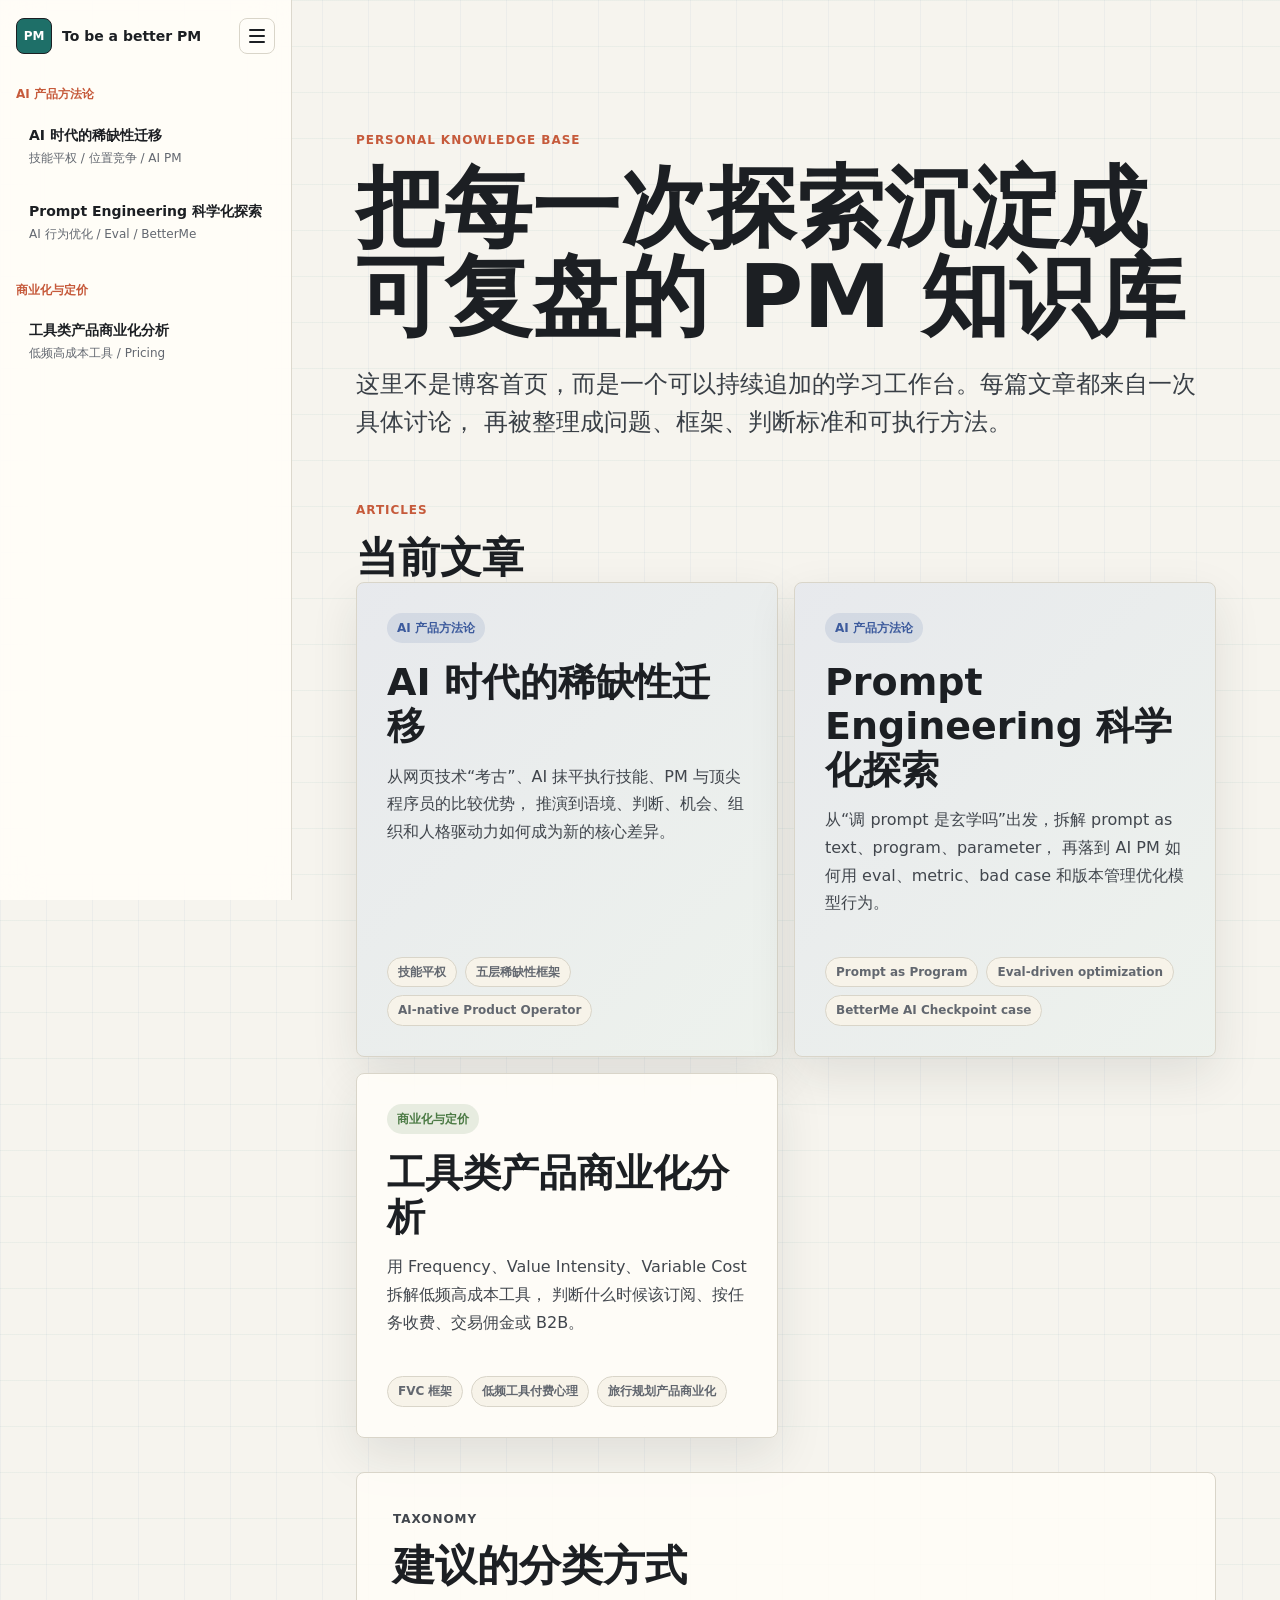
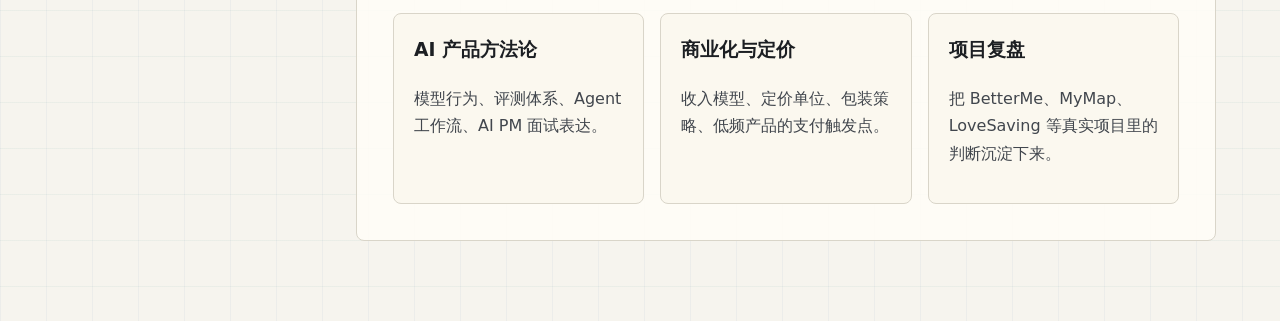
==== commit 1f1286c6: "Add AI era scarcity article" ====
--- a/docs/index.html
+++ b/docs/index.html
@@ -26,6 +26,10 @@
         <nav class="article-nav">
           <section>
             <h2>AI 产品方法论</h2>
+            <a href="./articles/ai-era-scarcity-and-ai-pm.html">
+              <span>AI 时代的稀缺性迁移</span>
+              <small>技能平权 / 位置竞争 / AI PM</small>
+            </a>
             <a href="./articles/prompt-engineering-scientific-ai-pm.html">
               <span>Prompt Engineering 科学化探索</span>
               <small>AI 行为优化 / Eval / BetterMe</small>
@@ -59,6 +63,22 @@
           </div>
 
           <div class="article-grid">
+            <a class="article-card featured" href="./articles/ai-era-scarcity-and-ai-pm.html">
+              <div>
+                <span class="category-pill ai">AI 产品方法论</span>
+                <h3>AI 时代的稀缺性迁移</h3>
+                <p>
+                  从网页技术“考古”、AI 抹平执行技能、PM 与顶尖程序员的比较优势，
+                  推演到语境、判断、机会、组织和人格驱动力如何成为新的核心差异。
+                </p>
+              </div>
+              <ul>
+                <li>技能平权</li>
+                <li>五层稀缺性框架</li>
+                <li>AI-native Product Operator</li>
+              </ul>
+            </a>
+
             <a class="article-card featured" href="./articles/prompt-engineering-scientific-ai-pm.html">
               <div>
                 <span class="category-pill ai">AI 产品方法论</span>
--- a/docs/styles.css
+++ b/docs/styles.css
@@ -12,7 +12,7 @@
   --green: #4c7b45;
   --gold: #b8892b;
   --shadow: 0 18px 48px rgba(31, 35, 38, 0.1);
-  --sidebar-width: 320px;
+  --sidebar-width: 292px;
   --sidebar-collapsed: 74px;
 }
 
@@ -267,11 +267,20 @@
 .article-grid,
 .taxonomy-grid,
 .compare-grid,
+.insight-row,
+.definition-grid,
+.fvc-grid,
+.case-grid,
+.stack,
 .concept-grid,
 .framework-grid,
 .policy-grid,
 .split-panel,
-.stack-grid {
+.stack-grid,
+.origin-map,
+.asymmetry-grid,
+.action-cards,
+.result-owner-grid {
   display: grid;
   gap: 16px;
 }
@@ -362,11 +371,21 @@
 
 .taxonomy-grid article,
 .compare-grid div,
+.insight-row div,
+.definition-grid div,
+.fvc-grid div,
+.path-list section,
+.case-grid article,
+.stack div,
+.priority-list,
 .concept-grid article,
 .framework-grid article,
 .policy-grid div,
 .split-panel article,
-.stack-grid article {
+.stack-grid article,
+.origin-map div,
+.asymmetry-grid article,
+.action-cards article {
   border: 1px solid var(--line);
   border-radius: 8px;
   background: #fbf8ef;
@@ -377,12 +396,20 @@
 }
 
 .article-main {
-  padding: clamp(22px, 4vw, 48px) clamp(18px, 4vw, 62px) 84px;
+  padding: clamp(22px, 4vw, 44px) clamp(18px, 3vw, 42px) 84px;
+}
+
+.article-layout {
+  display: grid;
+  grid-template-columns: minmax(0, 920px) 220px;
+  gap: 34px;
+  width: min(1200px, 100%);
+  margin: 0 auto;
+  align-items: start;
 }
 
 .article {
-  width: min(920px, 100%);
-  margin: 0 auto;
+  min-width: 0;
 }
 
 .article-hero {
@@ -419,6 +446,12 @@
     var(--surface);
 }
 
+.scarcity-hero {
+  background:
+    linear-gradient(135deg, rgba(28, 31, 35, 0.1), rgba(30, 111, 104, 0.15) 48%, rgba(198, 90, 59, 0.09)),
+    var(--surface);
+}
+
 .article-hero h1 {
   position: relative;
   z-index: 1;
@@ -454,22 +487,42 @@
   font-weight: 780;
 }
 
-.article-toc {
+.article-toc,
+.page-toc {
   position: sticky;
   top: 0;
   z-index: 4;
+  padding: 10px;
+  border: 1px solid rgba(217, 213, 201, 0.9);
+  border-radius: 8px;
+  background: rgba(255, 253, 248, 0.9);
+  backdrop-filter: blur(16px);
+}
+
+.article-toc {
   display: flex;
   gap: 8px;
   margin-bottom: 20px;
-  padding: 10px;
-  border: 1px solid rgba(217, 213, 201, 0.9);
-  border-radius: 8px;
-  background: rgba(255, 253, 248, 0.9);
-  backdrop-filter: blur(16px);
   overflow-x: auto;
 }
 
-.article-toc a {
+.page-toc {
+  display: grid;
+  gap: 4px;
+  max-height: calc(100vh - 48px);
+  overflow-y: auto;
+}
+
+.page-toc p {
+  margin: 2px 0 8px;
+  color: var(--coral);
+  font-size: 12px;
+  font-weight: 840;
+  text-transform: uppercase;
+}
+
+.article-toc a,
+.page-toc a {
   flex: 0 0 auto;
   padding: 7px 10px;
   border-radius: 8px;
@@ -479,7 +532,8 @@
   text-decoration: none;
 }
 
-.article-toc a:hover {
+.article-toc a:hover,
+.page-toc a:hover {
   background: #f0ece1;
   color: var(--ink);
 }
@@ -503,6 +557,15 @@
   margin-bottom: 8px;
   font-size: 20px;
   line-height: 1.35;
+}
+
+.section-kicker {
+  margin: 0 0 12px;
+  color: var(--coral);
+  font-size: 12px;
+  font-weight: 840;
+  letter-spacing: 0.08em;
+  text-transform: uppercase;
 }
 
 .principle-strip {
@@ -519,11 +582,24 @@
   color: #344052;
 }
 
+.insight-row,
 .concept-grid,
 .framework-grid,
 .policy-grid,
 .split-panel,
-.stack-grid {
+.stack-grid,
+.origin-map,
+.asymmetry-grid {
+  grid-template-columns: repeat(2, minmax(0, 1fr));
+}
+
+.definition-grid,
+.fvc-grid,
+.stack {
+  grid-template-columns: repeat(3, minmax(0, 1fr));
+}
+
+.case-grid {
   grid-template-columns: repeat(2, minmax(0, 1fr));
 }
 
@@ -532,7 +608,17 @@
 .split-panel article,
 .stack-grid article,
 .compare-grid div,
-.policy-grid div {
+.insight-row div,
+.definition-grid div,
+.fvc-grid div,
+.path-list section,
+.case-grid article,
+.stack div,
+.priority-list,
+.policy-grid div,
+.origin-map div,
+.asymmetry-grid article,
+.action-cards article {
   padding: 20px;
 }
 
@@ -552,6 +638,7 @@
 }
 
 .number,
+.fvc-grid span,
 .framework-grid span,
 .timeline > article > span {
   display: grid;
@@ -582,11 +669,174 @@
 .timeline p,
 .concept-grid p,
 .framework-grid p,
+.insight-row p,
+.definition-grid p,
+.fvc-grid p,
+.path-list p,
+.case-grid p,
+.stack p,
 .policy-grid p,
 .split-panel p,
 .stack-grid p,
-.compare-grid p {
+.compare-grid p,
+.origin-map p,
+.thesis-card p,
+.asymmetry-grid p,
+.action-cards p {
   margin-bottom: 0;
+}
+
+.origin-map {
+  margin-top: 24px;
+}
+
+.origin-map strong,
+.origin-map span {
+  display: block;
+}
+
+.origin-map strong {
+  margin-bottom: 8px;
+  font-size: 18px;
+}
+
+.origin-map span {
+  color: var(--muted);
+}
+
+.thesis-card,
+.formula-panel {
+  margin: 22px 0;
+  padding: clamp(22px, 4vw, 32px);
+  border: 1px solid rgba(30, 111, 104, 0.3);
+  border-radius: 8px;
+  background:
+    linear-gradient(135deg, rgba(30, 111, 104, 0.1), rgba(61, 91, 157, 0.08)),
+    #f7fbf8;
+}
+
+.thesis-card strong,
+.formula-panel strong {
+  display: block;
+  margin-bottom: 12px;
+  color: var(--ink);
+  font-size: clamp(21px, 3vw, 30px);
+  line-height: 1.28;
+}
+
+.operator-card {
+  border-color: rgba(61, 91, 157, 0.3);
+  background:
+    linear-gradient(135deg, rgba(61, 91, 157, 0.12), rgba(198, 90, 59, 0.07)),
+    #f7f8fd;
+}
+
+.layer-list {
+  display: grid;
+  gap: 12px;
+  margin-top: 24px;
+}
+
+.layer-list article {
+  display: grid;
+  grid-template-columns: 54px minmax(0, 1fr);
+  gap: 16px;
+  padding: 20px;
+  border: 1px solid var(--line);
+  border-radius: 8px;
+  background: #fbf8ef;
+}
+
+.layer-list span,
+.action-cards span {
+  display: grid;
+  width: 42px;
+  height: 42px;
+  place-items: center;
+  border-radius: 8px;
+  background: var(--teal);
+  color: #fff;
+  font-size: 13px;
+  font-weight: 850;
+}
+
+.layer-list h3,
+.action-cards h3 {
+  margin-bottom: 8px;
+}
+
+.layer-list p {
+  margin-bottom: 0;
+}
+
+.formula-panel {
+  border-color: rgba(28, 31, 35, 0.18);
+  background:
+    linear-gradient(135deg, rgba(28, 31, 35, 0.08), rgba(184, 137, 43, 0.12)),
+    var(--surface);
+}
+
+.formula-panel strong {
+  margin-bottom: 0;
+  color: var(--coral);
+}
+
+.asymmetry-grid {
+  margin: 22px 0;
+}
+
+.asymmetry-grid ul {
+  margin: 12px 0 0;
+  padding-left: 22px;
+  color: #41464d;
+}
+
+.action-cards {
+  grid-template-columns: repeat(auto-fit, minmax(160px, 1fr));
+  margin-top: 22px;
+}
+
+.action-cards article {
+  display: grid;
+  align-content: start;
+  gap: 10px;
+}
+
+.direction-cloud {
+  display: flex;
+  flex-wrap: wrap;
+  gap: 10px;
+  margin: 24px 0;
+}
+
+.direction-cloud span {
+  display: inline-flex;
+  min-height: 38px;
+  align-items: center;
+  padding: 6px 12px;
+  border: 1px solid rgba(30, 111, 104, 0.28);
+  border-radius: 8px;
+  background: #eef7f4;
+  color: #264642;
+  font-size: 13px;
+  font-weight: 780;
+}
+
+.result-owner-grid {
+  grid-template-columns: repeat(3, minmax(0, 1fr));
+  margin: 22px 0;
+}
+
+.result-owner-grid div {
+  display: grid;
+  min-height: 74px;
+  place-items: center;
+  padding: 14px;
+  border: 1px solid rgba(61, 91, 157, 0.24);
+  border-radius: 8px;
+  background: #f3f6fd;
+  text-align: center;
+  font-weight: 790;
 }
 
 .policy-card {
@@ -597,7 +847,17 @@
   background: #f3f6fd;
 }
 
-.table-wrap {
+.fvc-grid span {
+  margin-bottom: 14px;
+}
+
+.fvc-grid strong {
+  display: block;
+  margin-bottom: 8px;
+}
+
+.table-wrap,
+.method-table {
   margin: 24px 0 0;
   overflow-x: auto;
   border: 1px solid var(--line);
@@ -671,11 +931,46 @@
   gap: 12px;
 }
 
-.path-list article {
+.path-list article,
+.path-list section {
   padding: 18px 20px;
   border: 1px solid var(--line);
   border-radius: 8px;
   background: #fbf8ef;
+}
+
+.reason-list {
+  display: grid;
+  gap: 12px;
+  margin: 22px 0;
+  padding: 0;
+  list-style: none;
+  counter-reset: reasons;
+}
+
+.reason-list li {
+  position: relative;
+  padding: 16px 18px 16px 52px;
+  border: 1px solid var(--line);
+  border-radius: 8px;
+  background: var(--surface);
+  counter-increment: reasons;
+}
+
+.reason-list li::before {
+  position: absolute;
+  top: 15px;
+  left: 16px;
+  color: var(--coral);
+  content: counter(reasons, decimal-leading-zero);
+  font-weight: 850;
+}
+
+.callout {
+  padding: 20px 22px;
+  border-left: 5px solid var(--coral);
+  border-radius: 0 8px 8px 0;
+  background: #f5e8db;
 }
 
 .matrix {
@@ -696,6 +991,7 @@
 }
 
 .matrix small,
+.stack small,
 .stack-grid small {
   color: var(--muted);
   font-size: 12px;
@@ -718,6 +1014,41 @@
   background: #fff2eb;
 }
 
+.case-grid article {
+  display: flex;
+  min-height: 210px;
+  flex-direction: column;
+  justify-content: space-between;
+}
+
+.case-grid article span {
+  display: block;
+  margin-top: 18px;
+  color: var(--blue);
+  font-size: 14px;
+  font-weight: 790;
+}
+
+.stack strong {
+  display: block;
+  margin: 8px 0 10px;
+  font-size: 20px;
+}
+
+.priority-list {
+  margin-top: 16px;
+  background: #eef5f0;
+}
+
+.priority-list ol {
+  margin: 12px 0 0;
+  padding-left: 22px;
+}
+
+.priority-list li {
+  margin: 7px 0;
+}
+
 .final-section {
   border-color: rgba(30, 111, 104, 0.35);
   background: #f7fbf8;
@@ -740,6 +1071,10 @@
 @media (max-width: 980px) {
   .knowledge-shell,
   body.nav-collapsed .knowledge-shell {
+    grid-template-columns: 1fr;
+  }
+
+  .article-layout {
     grid-template-columns: 1fr;
   }
 
@@ -765,14 +1100,40 @@
     grid-template-columns: repeat(2, minmax(0, 1fr));
   }
 
+  .page-toc {
+    position: sticky;
+    top: 72px;
+    order: -1;
+    display: flex;
+    gap: 8px;
+    max-height: none;
+    margin-bottom: 18px;
+    overflow-x: auto;
+  }
+
+  .page-toc p {
+    flex: 0 0 auto;
+    margin: 0;
+    padding: 7px 4px;
+  }
+
   .article-grid,
   .taxonomy-grid,
+  .insight-row,
+  .definition-grid,
+  .fvc-grid,
+  .case-grid,
+  .stack,
   .concept-grid,
   .framework-grid,
   .policy-grid,
   .split-panel,
   .stack-grid,
-  .matrix {
+  .matrix,
+  .origin-map,
+  .asymmetry-grid,
+  .action-cards,
+  .result-owner-grid {
     grid-template-columns: 1fr;
   }
 }
@@ -805,6 +1166,10 @@
     grid-template-columns: 1fr;
   }
 
+  .layer-list article {
+    grid-template-columns: 1fr;
+  }
+
   .flow-diagram {
     grid-template-columns: 1fr;
   }
